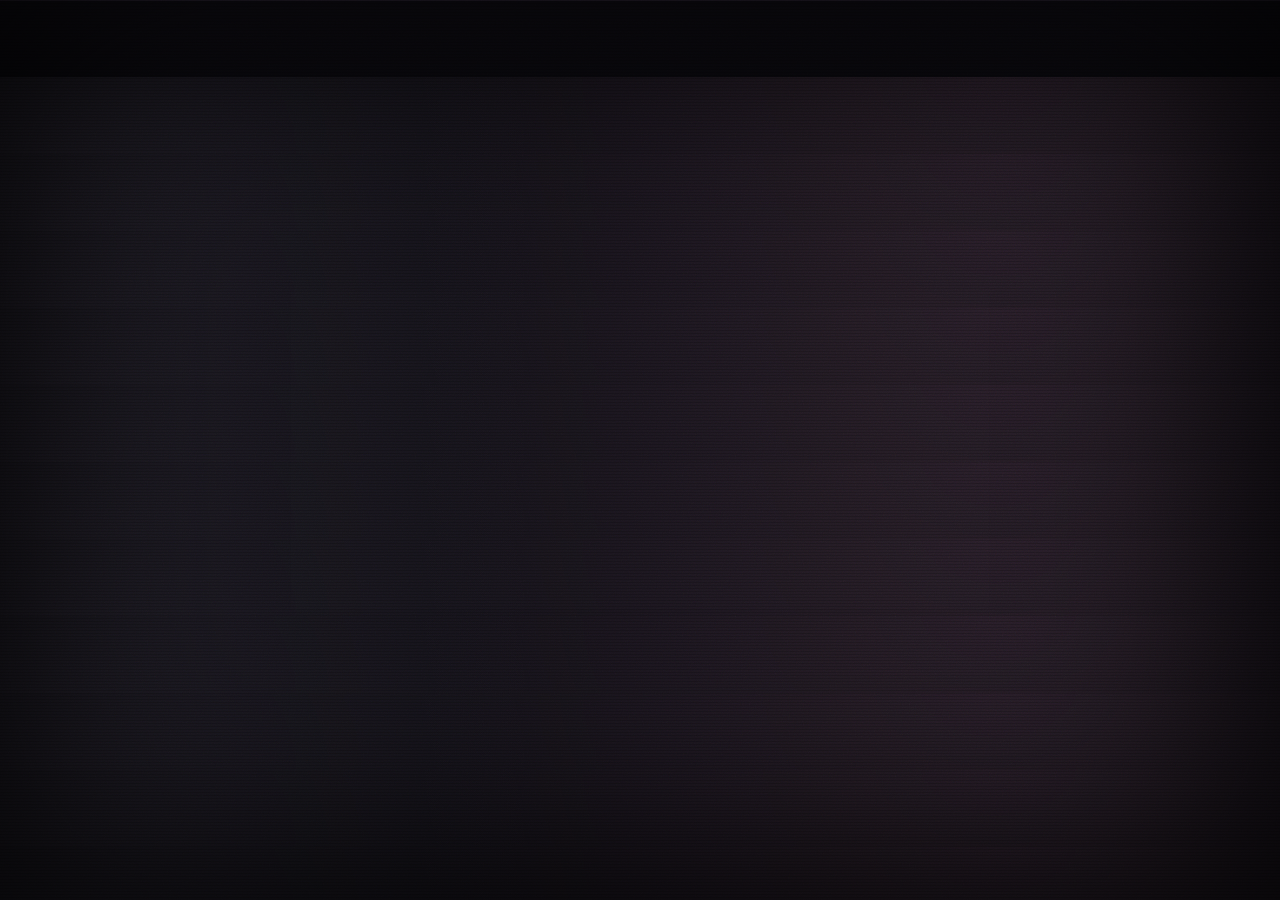
==== aid.html @ c053ec13 "landmine website" ====
<!DOCTYPE html>
<html lang="en">
<head>
<meta charset="utf-8">
<meta name="viewport" content="width=device-width, initial-scale=1">
  <link rel="icon" type="image" href="/assets/S89ceBR.gif">
    <link rel="stylesheet" href="styles.css">
<title>VOID//LOG — 心の掃き溜め</title>
</head>
<body>
<div class="fx grain" aria-hidden="true"></div>
<div class="fx scan" aria-hidden="true"></div>
<div class="fx vignette" aria-hidden="true"></div>
    <header></header>
    <main></main>
    <footer></footer>
  </body>
</html>
---- styles.css ----
:root{
  --void:#131118;
  --void2:#1a1620;
  --panel:#191521;
  --panel2:#211b2b;
  --line:#302839;
  --line2:#453a52;
  --ash:#cfc9dc;
  --ash-dim:#8b829c;
  --bone:#f6f1ea;
  --blush:#f7c9da;
  --rose:#e38fb2;
  --hot:#ff5f9e;
  --glow:rgba(255,95,158,.28);

  --mono:ui-monospace,"SFMono-Regular",Menlo,Consolas,"Liberation Mono","Courier New",monospace;
  --sans:"Hiragino Kaku Gothic ProN","Yu Gothic",system-ui,-apple-system,"Segoe UI",Roboto,sans-serif;
  --head:"Impact","Haettenschweiler","Franklin Gothic Heavy","Arial Narrow Bold",var(--sans);
}

*{box-sizing:border-box}
html{scroll-behavior:smooth}
body{
  margin:0;
  background:
    radial-gradient(900px 600px at 78% -10%, rgba(227,143,178,.10), transparent 65%),
    radial-gradient(700px 520px at 4% 105%, rgba(207,201,220,.06), transparent 70%),
    var(--void);
  color:var(--ash);
  font-family:var(--sans);
  font-size:15px;
  line-height:1.62;
  -webkit-font-smoothing:antialiased;
  overflow-x:hidden;
}
body.shake{animation:shake .42s cubic-bezier(.36,.07,.19,.97) both}
@keyframes shake{
  10%,90%{transform:translate3d(-2px,0,0) rotate(-.25deg)}
  30%,70%{transform:translate3d(4px,0,0) rotate(.35deg)}
  50%{transform:translate3d(-5px,0,0)}
}
::selection{background:var(--hot);color:#12080d}

/* ---------- film grain / scanlines / vignette ---------- */
.fx{position:fixed;inset:0;pointer-events:none;z-index:9999}
.grain{
  opacity:.34;mix-blend-mode:overlay;
  background-image:url("data:image/svg+xml,%3Csvg xmlns='http://www.w3.org/2000/svg' width='160' height='160'%3E%3Cfilter id='n'%3E%3CfeTurbulence type='fractalNoise' baseFrequency='0.85' numOctaves='4' stitchTiles='stitch'/%3E%3C/filter%3E%3Crect width='160' height='160' filter='url(%23n)'/%3E%3C/svg%3E");
  animation:grainshift 1.1s steps(3) infinite;
}
@keyframes grainshift{
  0%{transform:translate(0,0)}33%{transform:translate(-3%,2%)}66%{transform:translate(2%,-3%)}100%{transform:translate(0,0)}
}
.scan{
  opacity:.5;
  background:repeating-linear-gradient(to bottom,rgba(0,0,0,.34) 0 1px,transparent 1px 3px);
  mix-blend-mode:multiply;
}
.vignette{box-shadow:inset 0 0 210px 40px rgba(0,0,0,.82)}

/* ---------- top bar ---------- */
.topbar{
  position:sticky;top:0;z-index:60;
  display:flex;align-items:center;gap:18px;flex-wrap:wrap;
  padding:12px 20px;
  background:linear-gradient(180deg,rgba(19,17,24,.96),rgba(19,17,24,.86));
  border-bottom:1px solid var(--line);
  backdrop-filter:blur(7px);
}
.brand{display:flex;align-items:baseline;gap:12px;min-width:0}
.mark{
  color:var(--hot);font-size:20px;line-height:1;
  text-shadow:0 0 14px var(--glow);
  animation:pulse 3.4s ease-in-out infinite;
}
@keyframes pulse{0%,100%{opacity:1}50%{opacity:.35}}
.btitle{
  font-family:var(--head);font-size:27px;letter-spacing:.055em;
  color:var(--bone);text-transform:uppercase;white-space:nowrap;
}
.glitch{position:relative;display:inline-block}
.glitch::before,.glitch::after{
  content:attr(data-text);position:absolute;left:0;top:0;width:100%;overflow:hidden;
}
.glitch::before{color:var(--rose);transform:translate(-2px,1px);clip-path:polygon(0 0,100% 0,100% 42%,0 37%);animation:g1 4.6s steps(2) infinite}
.glitch::after{color:var(--blush);transform:translate(2px,-1px);clip-path:polygon(0 56%,100% 61%,100% 100%,0 100%);animation:g2 5.9s steps(2) infinite}
@keyframes g1{0%,92%{opacity:0}93%,100%{opacity:.85}}
@keyframes g2{0%,88%{opacity:0}89%,94%{opacity:.7}95%,100%{opacity:0}}
.sub{
  font-family:var(--mono);font-size:10.5px;letter-spacing:.22em;text-transform:uppercase;
  color:var(--ash-dim);white-space:nowrap;
}
.topnav{margin-left:auto;display:flex;gap:16px;flex-wrap:wrap}
.topnav a{
  font-family:var(--mono);font-size:10.5px;letter-spacing:.2em;text-transform:uppercase;
  color:var(--ash-dim);text-decoration:none;padding-bottom:2px;border-bottom:1px solid transparent;
}
.topnav a:hover{color:var(--blush);border-bottom-color:var(--rose)}
.status{display:flex;align-items:center;gap:10px;font-family:var(--mono);font-size:11px;color:var(--ash-dim)}
.dot{width:7px;height:7px;border-radius:50%;background:var(--hot);box-shadow:0 0 10px var(--hot);animation:pulse 2.1s infinite}
.badge{
  border:1px solid var(--line2);padding:2px 7px;letter-spacing:.16em;
  font-size:9.5px;color:var(--blush);background:rgba(231,154,184,.07);
}

/* ---------- marquee ---------- */
.marquee{
  overflow:hidden;white-space:nowrap;
  border-bottom:1px solid var(--line);
  background:repeating-linear-gradient(135deg,rgba(69,58,82,.22) 0 8px,rgba(0,0,0,0) 8px 16px),#100e15;
  padding:6px 0;
}
.marquee-track{display:inline-block;animation:slide 52s linear infinite}
.marquee span{
  font-family:var(--mono);font-size:10.5px;letter-spacing:.19em;text-transform:uppercase;
  color:var(--ash-dim);margin:0 20px;
}
.marquee span b{color:var(--rose);font-weight:400}
.marquee span i{color:var(--blush);font-style:normal;opacity:.7}
@keyframes slide{from{transform:translateX(0)}to{transform:translateX(-50%)}}

/* ---------- shell ---------- */
.shell{
  display:grid;
  grid-template-columns:238px minmax(0,1fr) 306px;
  gap:18px;
  max-width:1420px;margin:0 auto;padding:22px 20px 40px;
  align-items:start;
}
.col{display:flex;flex-direction:column;gap:16px;min-width:0}
.left,.right{position:sticky;top:74px}

.box{
  position:relative;
  background:linear-gradient(180deg,var(--panel),var(--void2));
  border:1px solid var(--line);
  padding:14px 14px 15px;
}
.box::after{
  content:"";position:absolute;top:-1px;left:-1px;width:9px;height:9px;
  border-top:2px solid var(--rose);border-left:2px solid var(--rose);
}
.box h2{
  margin:0 0 10px;font-family:var(--mono);font-size:10.5px;font-weight:600;
  letter-spacing:.26em;text-transform:uppercase;color:var(--blush);
  display:flex;justify-content:space-between;align-items:center;gap:8px;
}
.box h2 em{font-style:normal;color:var(--ash-dim);letter-spacing:.1em;font-size:9.5px}
.tiny{font-family:var(--mono);font-size:10px;color:var(--ash-dim);letter-spacing:.06em;margin:0 0 10px;line-height:1.5}

/* ---------- left bits ---------- */
.nav{list-style:none;margin:0;padding:0}
.nav li{border-bottom:1px dashed rgba(139,130,156,.24)}
.nav li:last-child{border-bottom:0}
.nav a{
  display:block;padding:7px 2px;text-decoration:none;color:var(--ash);
  font-family:var(--mono);font-size:11.5px;letter-spacing:.08em;
  transition:padding-left .16s ease,color .16s ease;
}
.nav a:hover{padding-left:9px;color:var(--blush)}
.nav a::before{content:"› ";color:var(--hot)}

.stat{display:flex;justify-content:space-between;align-items:baseline;padding:5px 0;border-bottom:1px dotted rgba(139,130,156,.2);font-family:var(--mono);font-size:11px}
.stat:last-child{border-bottom:0}
.stat span{color:var(--ash-dim);letter-spacing:.08em}
.stat b{color:var(--bone);font-size:15px;font-weight:600}
.stat b.hot{color:var(--hot);text-shadow:0 0 12px var(--glow)}

/* ─── TAG FILTERS ─── */
.tags{display:flex;flex-wrap:wrap;gap:6px}
.tagchip{
  font-family:var(--mono);font-size:10px;letter-spacing:.1em;
  border:1px solid var(--line2);padding:2px 7px;color:var(--ash-dim);
  background:rgba(207,201,220,.045);cursor:pointer;user-select:none;
  transition:border-color .18s,color .18s,background .18s,transform .06s;
}
.tagchip:hover{border-color:var(--rose);color:var(--blush)}
.tagchip.active{color:#170a11;background:var(--blush);border-color:var(--blush);box-shadow:0 0 14px var(--glow)}
.tagchip:active{transform:scale(.95)}
.tagchip.jp{font-family:var(--sans);font-size:11px;letter-spacing:.04em}

.np{border-left:2px solid var(--rose);padding-left:10px}
.np .tr{font-size:13.5px;color:var(--bone);line-height:1.35}
.np .ar{font-family:var(--mono);font-size:10px;color:var(--ash-dim);letter-spacing:.14em;text-transform:uppercase;margin-top:3px}
.bars{display:flex;gap:2px;align-items:flex-end;height:16px;margin-top:8px}
.bars i{flex:1;background:var(--rose);opacity:.55;animation:eq 1.1s ease-in-out infinite}
.bars i:nth-child(2){animation-delay:.15s}.bars i:nth-child(3){animation-delay:.3s}
.bars i:nth-child(4){animation-delay:.45s}.bars i:nth-child(5){animation-delay:.6s}
.bars i:nth-child(6){animation-delay:.75s}.bars i:nth-child(7){animation-delay:.9s}
.bars i:nth-child(8){animation-delay:1.05s}
@keyframes eq{0%,100%{height:22%}50%{height:100%}}

.sticky-note{
  background:linear-gradient(180deg,#241d2e,#1b1622);
  border:1px solid var(--line2);
  transform:rotate(-1.4deg);
  font-family:var(--mono);font-size:11px;color:var(--ash);line-height:1.6;
}
.sticky-note strong{color:var(--blush);font-weight:600}
.tape{
  position:absolute;top:-9px;left:50%;transform:translateX(-50%) rotate(-2deg);
  width:76px;height:17px;background:rgba(247,201,218,.16);
  border-left:1px dashed rgba(247,201,218,.35);border-right:1px dashed rgba(247,201,218,.35);
}
.bandage{
  display:inline-block;width:48px;height:15px;border-radius:9px;
  background:linear-gradient(180deg,var(--blush),var(--rose));
  position:relative;transform:rotate(-11deg);vertical-align:middle;
  box-shadow:0 2px 8px rgba(0,0,0,.5);
}
.bandage::after{
  content:"";position:absolute;inset:3px 15px;
  background:radial-gradient(circle,rgba(43,20,32,.55) 1px,transparent 1.5px) 0 0/5px 5px;
}

.composer{
  position:relative;
  background:linear-gradient(180deg,#1c1726,#151119);
  border:1px solid var(--line2);
  padding:15px 15px 13px;
  box-shadow:0 0 0 1px rgba(0,0,0,.5), 0 18px 40px -28px var(--glow);
}
.composer::before{
  content:"// DUMP";position:absolute;top:-8px;left:14px;background:var(--void);
  padding:0 7px;font-family:var(--mono);font-size:9.5px;letter-spacing:.24em;color:var(--hot);
}
.composer textarea{
  width:100%;min-height:104px;resize:vertical;
  background:#0f0d13;color:var(--bone);
  border:1px solid var(--line);border-radius:0;
  padding:11px 12px;font-family:var(--mono);font-size:13px;line-height:1.68;
  outline:none;
}
.composer textarea::placeholder{color:#5f5870}
.composer textarea:focus{border-color:var(--rose);box-shadow:0 0 0 1px var(--glow), inset 0 0 30px rgba(255,95,158,.05)}
.crow{display:flex;align-items:center;gap:10px;margin-top:10px;flex-wrap:wrap}
.btn{
  font-family:var(--mono);font-size:11px;letter-spacing:.2em;text-transform:uppercase;
  border:1px solid var(--rose);background:rgba(231,143,178,.1);color:var(--blush);
  padding:8px 15px;cursor:pointer;transition:.15s;
}
.btn:hover{background:var(--blush);color:#170a11;box-shadow:0 0 22px var(--glow)}
.btn.ghost{border-color:var(--line2);color:var(--ash-dim);background:transparent}
.btn.ghost:hover{background:transparent;color:var(--ash);box-shadow:none;border-color:var(--ash-dim)}
.hint{font-family:var(--mono);font-size:9.5px;letter-spacing:.14em;color:#5f5870;text-transform:uppercase;margin-left:auto}

/* ---------- feed ---------- */
.feed{display:flex;flex-direction:column;gap:13px}
.feed-head{
  display:flex;align-items:center;gap:12px;
  font-family:var(--mono);font-size:10px;letter-spacing:.26em;text-transform:uppercase;color:var(--ash-dim);
  padding-top:6px;
}
.feed-head::after{content:"";flex:1;height:1px;background:repeating-linear-gradient(90deg,var(--line2) 0 6px,transparent 6px 12px)}
.feed-count{font-size:9.5px;color:#615a70;letter-spacing:.08em}

.blurb{
  position:relative;
  background:linear-gradient(180deg,rgba(31,25,42,.72),rgba(21,17,26,.72));
  border:1px solid var(--line);
  border-left:2px solid var(--line2);
  padding:13px 15px 12px;
  transition:transform .18s ease,border-color .18s ease,background .18s ease,opacity .25s ease,filter .25s ease;
}
.blurb:nth-child(odd){transform:rotate(-.28deg)}
.blurb:nth-child(even){transform:rotate(.22deg)}
.blurb:hover{transform:rotate(0) translateX(3px);border-left-color:var(--rose);background:linear-gradient(180deg,rgba(39,30,52,.8),rgba(23,18,29,.8))}

/* ─── FILTERING STYLES ─── */
.blurb.hidden{display:none}
.blurb.dimmed{opacity:.25;filter:grayscale(.6);transform:none !important}

.blurb header{display:flex;align-items:center;gap:10px;margin-bottom:7px;flex-wrap:wrap}
.blurb time{font-family:var(--mono);font-size:11px;color:var(--hot);letter-spacing:.1em}
.blurb .tg{
  font-family:var(--sans);font-size:10.5px;letter-spacing:.05em;
  border:1px solid var(--line2);padding:1px 7px;color:var(--ash-dim);cursor:pointer;
  transition:border-color .15s,color .15s;
}
.blurb .tg:hover{border-color:var(--rose);color:var(--blush)}
.blurb .idx{margin-left:auto;font-family:var(--mono);font-size:9.5px;color:#544d63;letter-spacing:.1em}
.blurb p{margin:0;font-size:15px;line-height:1.75;color:#ddd7e6}
.blurb p s{color:#6d6579;text-decoration-color:var(--hot)}
.blurb p mark{background:transparent;color:var(--blush);border-bottom:1px solid var(--rose)}
.blurb .bfoot{
  margin-top:9px;padding-top:7px;border-top:1px dotted rgba(139,130,156,.22);
  font-family:var(--mono);font-size:9.5px;letter-spacing:.14em;text-transform:uppercase;color:#615a70;
  display:flex;gap:14px;flex-wrap:wrap;
}
.blurb.pinned{border-left-color:var(--hot);background:linear-gradient(180deg,rgba(49,25,41,.6),rgba(24,17,26,.75))}
.blurb.pinned::before{
  content:"PINNED";position:absolute;top:-8px;right:12px;background:var(--hot);color:#150710;
  font-family:var(--mono);font-size:8.5px;letter-spacing:.2em;padding:1px 6px;
}
.blurb.fresh{animation:drop .5s cubic-bezier(.2,.9,.3,1.2) both}
@keyframes drop{from{opacity:0;transform:translateY(-14px) rotate(-1.5deg)}to{opacity:1;transform:rotate(-.28deg)}}

.divider{
  display:flex;align-items:center;gap:10px;margin:4px 0;
  font-family:var(--mono);font-size:9.5px;letter-spacing:.3em;color:#544d63;text-transform:uppercase;
  opacity:1;
}
.divider::before,.divider::after{content:"";flex:1;height:1px;background:var(--line)}

/* ---------- mood panel ---------- */
.moodrow{
  display:grid;grid-template-columns:1fr auto;gap:4px 8px;align-items:center;
  padding:6px 4px;cursor:pointer;border-bottom:1px dotted rgba(139,130,156,.16);
  transition:background .15s;
}
.moodrow:last-of-type{border-bottom:0}
.moodrow:hover{background:rgba(231,143,178,.06)}
.moodrow .lb{font-size:12.5px;color:var(--ash);display:flex;align-items:baseline;gap:6px}
.moodrow .lb small{font-family:var(--mono);font-size:9px;letter-spacing:.12em;color:#655d75;text-transform:uppercase}
.moodrow .lv{font-family:var(--mono);font-size:10px;color:var(--ash-dim)}
.segs{grid-column:1/-1;display:flex;gap:3px}
.segs i{
  flex:1;height:6px;background:#241e2e;border:1px solid #322a3d;transition:.18s;
}
.segs i.on{background:linear-gradient(90deg,var(--rose),var(--hot));border-color:var(--rose);box-shadow:0 0 9px var(--glow)}
.moodfoot{
  margin-top:11px;padding-top:10px;border-top:1px solid var(--line);
  font-family:var(--mono);font-size:10px;letter-spacing:.1em;color:var(--ash-dim);
}
.moodfoot b{color:var(--blush);font-weight:600}
.moodfoot .dom{display:block;margin-top:5px;color:var(--hot);letter-spacing:.16em;text-transform:uppercase}

/* ---------- scream ---------- */
.screambtn{
  width:100%;border:1px solid var(--hot);background:rgba(255,95,158,.08);color:var(--blush);
  font-family:var(--head);font-size:24px;letter-spacing:.16em;text-transform:uppercase;
  padding:11px 0;cursor:pointer;transition:.15s;
}
.screambtn:hover{background:var(--hot);color:#140610;box-shadow:0 0 34px var(--glow)}
.screambtn:active{transform:scale(.975)}
.counter{font-family:var(--mono);font-size:10.5px;color:var(--ash-dim);letter-spacing:.14em;text-align:center;margin-top:8px;text-transform:uppercase}
.counter b{color:var(--bone);font-size:15px}
.floaty{
  position:fixed;z-index:9998;pointer-events:none;font-family:var(--head);
  color:var(--hot);font-size:20px;letter-spacing:.1em;text-shadow:0 0 16px var(--glow);
  animation:rise 1.5s ease-out forwards;
}
@keyframes rise{
  0%{opacity:0;transform:translateY(10px) scale(.8)}
  18%{opacity:1}
  100%{opacity:0;transform:translateY(-110px) scale(1.15)}
}

/* ----- filter banner ----- */
.filter-banner{
  display:flex;align-items:center;gap:12px;
  padding:8px 12px;margin:0 -15px 10px;
  background:linear-gradient(180deg,rgba(231,143,178,.08),rgba(255,95,158,.06));
  border-top:1px solid var(--line);border-bottom:1px solid var(--line);
  font-family:var(--mono);font-size:9.5px;letter-spacing:.14em;text-transform:uppercase;color:var(--blush);
}
.filter-banner .clear{
  font-size:9px;color:var(--ash-dim);cursor:pointer;margin-left:auto;
  border-bottom:1px dashed var(--line2);
}
.filter-banner .clear:hover{color:var(--rose);border-color:var(--rose)}

/* ---------- footer ---------- */
footer{
  border-top:1px solid var(--line);
  background:linear-gradient(180deg,#100e15,#0b0a0f);
  padding:30px 20px 46px;
}
.fwrap{max-width:1420px;margin:0 auto;display:grid;grid-template-columns:minmax(0,1.1fr) minmax(0,1.6fr);gap:26px}
.fnote h3{
  margin:0 0 8px;font-family:var(--head);font-size:22px;letter-spacing:.05em;
  color:var(--bone);text-transform:uppercase;
}
.fnote p{margin:0 0 9px;font-size:13.5px;color:var(--ash-dim);max-width:46ch}
.fnote .sig{font-family:var(--mono);font-size:10px;letter-spacing:.22em;color:#544d63;text-transform:uppercase}
.help{border:1px solid var(--line2);background:rgba(231,143,178,.035);padding:16px}
.help h4{
  margin:0 0 11px;font-family:var(--mono);font-size:10px;letter-spacing:.26em;
  text-transform:uppercase;color:var(--blush);
}
.helpgrid{display:grid;grid-template-columns:repeat(auto-fit,minmax(168px,1fr));gap:10px}
.hcard{border-left:2px solid var(--rose);padding:2px 0 2px 10px}
.hcard .r{font-family:var(--mono);font-size:9.5px;letter-spacing:.2em;text-transform:uppercase;color:var(--ash-dim)}
.hcard .n{font-family:var(--mono);font-size:16px;color:var(--bone);letter-spacing:.04em;margin:1px 0 2px}
.hcard .d{font-size:11px;color:#756d86;line-height:1.45}
.help .more{margin-top:12px;font-family:var(--mono);font-size:10px;letter-spacing:.12em;color:var(--ash-dim)}
.help .more a{color:var(--blush);text-decoration:none;border-bottom:1px solid var(--rose)}

/* ---------- responsive ---------- */
@media(max-width:1150px){
  .shell{grid-template-columns:214px minmax(0,1fr)}
  .right{position:static;grid-column:1/-1;flex-direction:row;flex-wrap:wrap}
  .right .box{flex:1 1 290px}
}
@media(max-width:780px){
  .shell{grid-template-columns:minmax(0,1fr);padding:16px 13px 30px}
  .left,.right{position:static}
  .left{order:2}.mid{order:1}.right{order:3}
  .btitle{font-size:22px}
  .topnav{display:none}
  .fwrap{grid-template-columns:minmax(0,1fr)}
  .blurb{transform:none !important}
}
@media(prefers-reduced-motion:reduce){
  *{animation:none !important;transition:none !important}
}
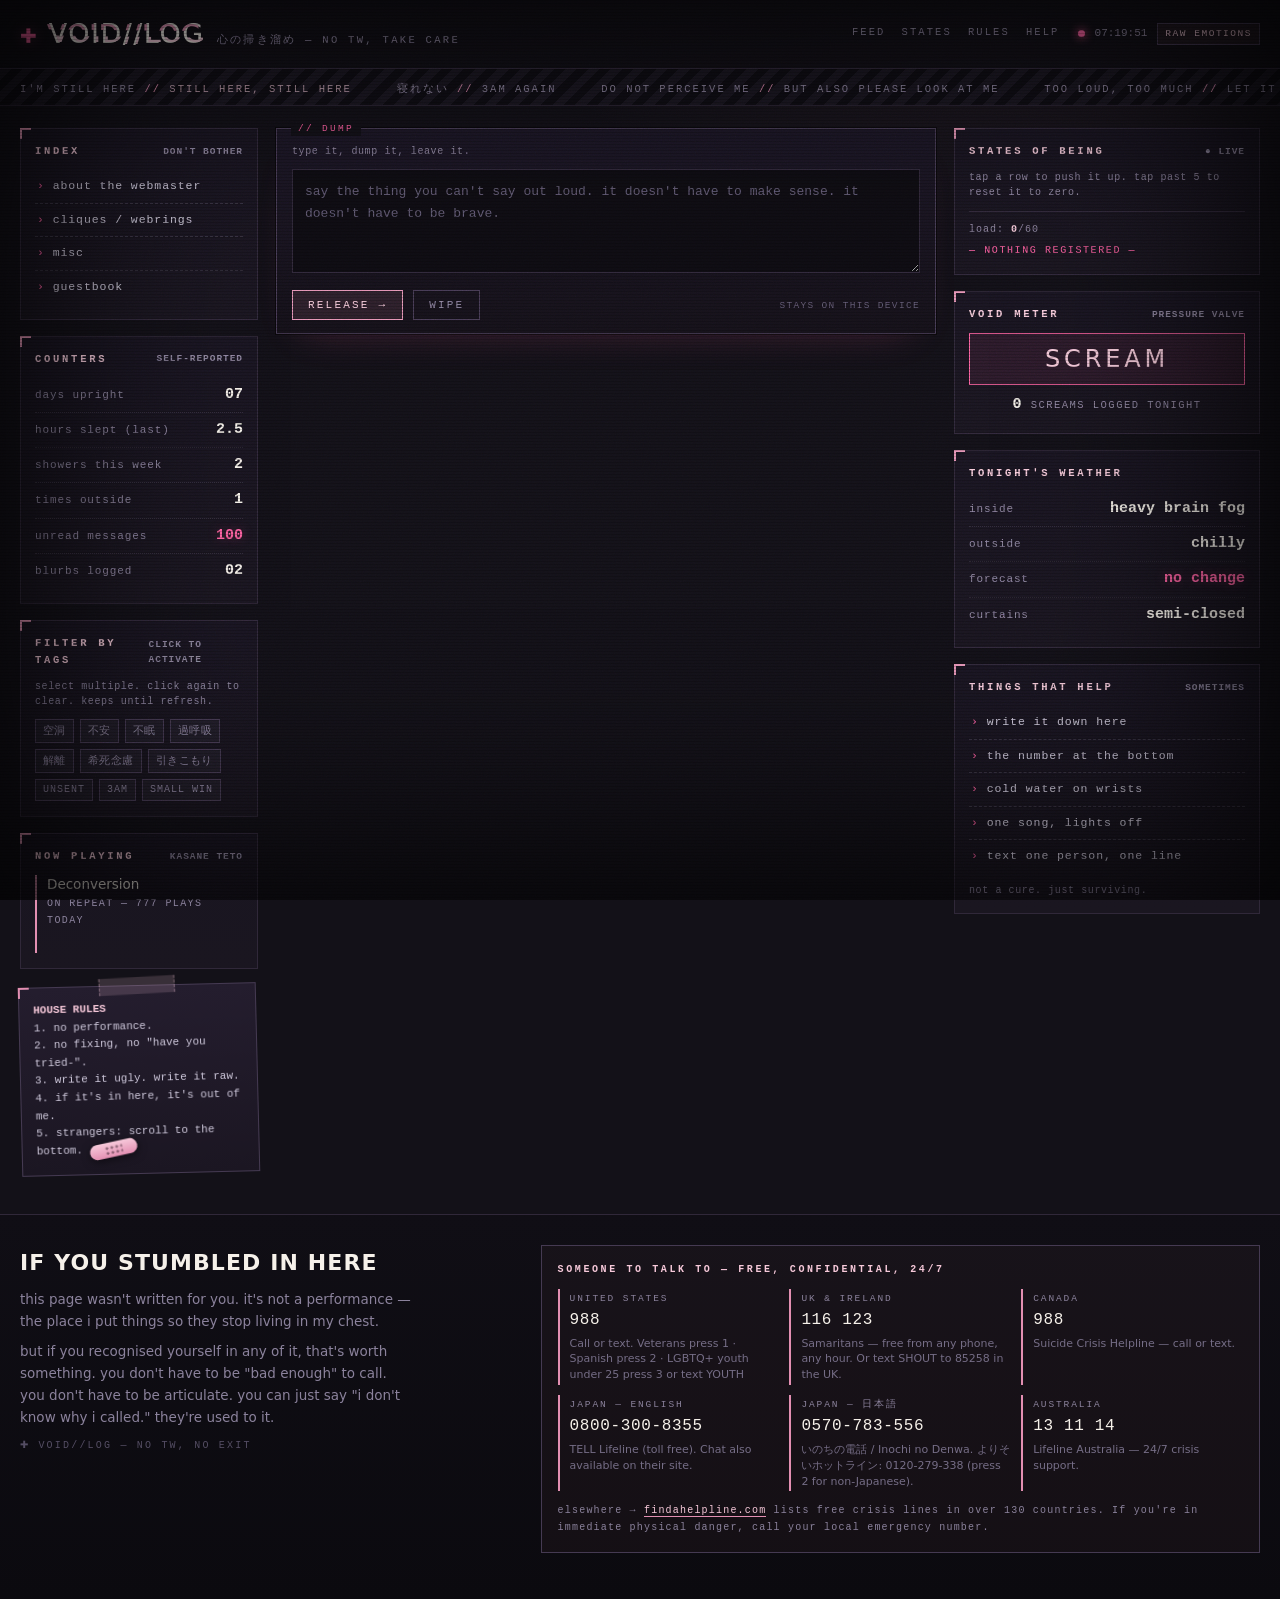
==== commit 30f4bc45: "aid page" ====
--- a/aid.html
+++ b/aid.html
@@ -3,16 +3,517 @@
 <head>
 <meta charset="utf-8">
 <meta name="viewport" content="width=device-width, initial-scale=1">
-  <link rel="icon" type="image" href="/assets/S89ceBR.gif">
+  <link rel="icon" type="image" href="/assets/3628e352.gif">
     <link rel="stylesheet" href="styles.css">
-<title>VOID//LOG — 心の掃き溜め</title>
+<title>AID//LOG</title>
 </head>
 <body>
 <div class="fx grain" aria-hidden="true"></div>
 <div class="fx scan" aria-hidden="true"></div>
 <div class="fx vignette" aria-hidden="true"></div>
-    <header></header>
-    <main></main>
-    <footer></footer>
-  </body>
+    <!-- ══════════ TOP AREA ══════════ -->
+<header class="topbar">
+  <div class="brand">
+    <span class="mark">✚</span>
+    <span class="btitle glitch" data-text="VOID//LOG">VOID//LOG</span>
+    <span class="sub">心の掃き溜め — no tw, take care</span>
+  </div>
+  <nav class="topnav">
+    <a href="#feed">feed</a>
+    <a href="#states">states</a>
+    <a href="#rules">rules</a>
+    <a href="#help">help</a>
+  </nav>
+  <div class="status">
+    <span class="dot"></span>
+    <span id="clock">--:--:--</span>
+    <span class="badge">RAW EMOTIONS</span>
+  </div>
+</header>
+
+<div class="marquee" aria-hidden="true">
+  <div class="marquee-track">
+    <span>i'm still here <b>//</b> <i>still here, still here</i></span>
+    <span>寝れない <b>//</b> 3am again</span>
+    <span>do not perceive me <b>//</b> but also please look at me</span>
+    <span>too loud, too much <b>//</b> let it out, let it go</span>
+    <span>landmine girlboy <b>//</b> watch your step</span>
+    <span>screaming into the void since XXXX <b>//</b> it doesn't mind</span>
+    <span>i'm still here <b>//</b> <i>still here, still here</i></span>
+    <span>寝れない <b>//</b> 3am again</span>
+    <span>do not perceive me <b>//</b> but also please look at me</span>
+    <span>too loud, too much <b>//</b> let it out, let it go</span>
+    <span>landmine girlboy <b>//</b> watch your step</span>
+    <span>screaming into the void since XXXX <b>//</b> it doesn't mind</span>
+  </div>
+</div>
+
+<!-- ══════════ SHELL ══════════ -->
+<div class="shell">
+
+  <!-- ───── LEFT ───── -->
+  <aside class="col left">
+    <section class="box">
+      <h2>index <em>don't bother</em></h2>
+      <ul class="nav">
+        <li><a href="zero.html">about the webmaster</a></li>
+        <li><a href="rings.html">cliques / webrings</a></li>
+        <li><a href="misc.html">misc</a></li>
+        <li><a href="guestbook.html">guestbook</a></li>
+      </ul>
+    </section>
+
+    <section class="box">
+      <h2>counters <em>self-reported</em></h2>
+      <div class="stat"><span>days upright</span><b>07</b></div>
+      <div class="stat"><span>hours slept (last)</span><b>2.5</b></div>
+      <div class="stat"><span>showers this week</span><b>2</b></div>
+      <div class="stat"><span>times outside</span><b>1</b></div>
+      <div class="stat"><span>unread messages</span><b class="hot">100</b></div>
+      <div class="stat"><span>blurbs logged</span><b id="logcount">02</b></div>
+    </section>
+
+    <section class="box">
+      <h2>filter by tags <em>click to activate</em></h2>
+      <p class="tiny">select multiple. click again to clear. keeps until refresh.</p>
+      <div class="tags" id="tagfilters">
+        <span class="tagchip jp" data-tag="空洞">空洞</span>
+        <span class="tagchip jp" data-tag="不安">不安</span>
+        <span class="tagchip jp" data-tag="不眠">不眠</span>
+        <span class="tagchip jp" data-tag="過呼吸">過呼吸</span>
+        <span class="tagchip jp" data-tag="解離">解離</span>
+        <span class="tagchip jp" data-tag="希死念慮">希死念慮</span>
+        <span class="tagchip jp" data-tag="引きこもり">引きこもり</span>
+        <span class="tagchip" data-tag="UNSENT">UNSENT</span>
+        <span class="tagchip" data-tag="3AM">3AM</span>
+        <span class="tagchip" data-tag="SMALL WIN">SMALL WIN</span>
+      </div>
+      <div id="filterbanner" class="filter-banner" style="display:none"></div>
+    </section>
+
+    <section class="box">
+      <h2>now playing <em>Kasane Teto</em></h2>
+      <div class="np">
+        <div class="tr">Deconversion</div>
+        <div class="ar">on repeat — 777 plays today</div>
+        <div class="bars" aria-hidden="true"><i></i><i></i><i></i><i></i><i></i><i></i><i></i><i></i></div>
+      </div>
+    </section>
+
+    <section class="box sticky-note" id="rules">
+      <span class="tape" aria-hidden="true"></span>
+      <strong>HOUSE RULES</strong><br>
+      1. no performance.<br>
+      2. no fixing, no "have you tried-".<br>
+      3. write it ugly. write it raw.<br>
+      4. if it's in here, it's out of me.<br>
+      5. strangers: scroll to the bottom. <span class="bandage" aria-hidden="true"></span>
+    </section>
+  </aside>
+
+  <!-- ───── CENTRE ───── -->
+  <main class="col mid">
+
+    <section class="composer">
+      <label for="dump" class="tiny" style="display:block">type it, dump it, leave it.</label>
+      <textarea id="dump" placeholder="say the thing you can't say out loud. it doesn't have to make sense. it doesn't have to be brave."></textarea>
+      <div class="crow">
+        <button class="btn" id="release">release →</button>
+        <button class="btn ghost" id="wipe">wipe</button>
+        <span class="hint">stays on this device</span>
+      </div>
+    </section>
+
+
+
+    <section class="feed" id="feedlist">
+
+
+
+    </section>
+  </main>
+
+  <!-- ───── RIGHT ───── -->
+  <aside class="col right">
+
+    <section class="box" id="states">
+      <h2>states of being <em>● live</em></h2>
+      <p class="tiny">tap a row to push it up. tap past 5 to reset it to zero.</p>
+      <div id="moods"></div>
+      <div class="moodfoot">
+        load: <b id="loadnum">0</b>/60
+        <span class="dom" id="domstate">— nothing registered —</span>
+      </div>
+    </section>
+
+    <section class="box">
+      <h2>void meter <em>pressure valve</em></h2>
+      <button class="screambtn" id="scream">scream</button>
+      <div class="counter"><b id="scount">0</b> screams logged tonight</div>
+    </section>
+
+    <section class="box">
+      <h2>tonight's weather</h2>
+      <div class="stat"><span>inside</span><b>heavy brain fog</b></div>
+      <div class="stat"><span>outside</span><b>chilly</b></div>
+      <div class="stat"><span>forecast</span><b class="hot">no change</b></div>
+      <div class="stat"><span>curtains</span><b>semi-closed</b></div>
+    </section>
+
+    <section class="box">
+      <h2>things that help <em>sometimes</em></h2>
+      <ul class="nav">
+        <li><a href="#dump">write it down here</a></li>
+        <li><a href="#help">the number at the bottom</a></li>
+        <li><a href="/pages/aid.html">cold water on wrists</a></li>
+        <li><a href="#states">one song, lights off</a></li>
+        <li><a href="#states">text one person, one line</a></li>
+      </ul>
+      <p class="tiny" style="margin:10px 0 0">not a cure. just surviving.</p>
+    </section>
+  </aside>
+</div>
+
+<!-- ══════════ FOOTER ══════════ -->
+<footer id="help">
+  <div class="fwrap">
+    <div class="fnote">
+      <h3>if you stumbled in here</h3>
+      <p>this page wasn't written for you. it's not a performance — the place i put things so they stop living in my chest.</p>
+      <p>but if you recognised yourself in any of it, that's worth something. you don't have to be "bad enough" to call. you don't have to be articulate. you can just say "i don't know why i called." they're used to it.</p>
+      <p class="sig">✚ void//log — no tw, no exit</p>
+    </div>
+
+    <div class="help">
+      <h4>someone to talk to — free, confidential, 24/7</h4>
+      <div class="helpgrid">
+        <div class="hcard">
+          <div class="r">United States</div>
+          <div class="n">988</div>
+          <div class="d">Call or text. Veterans press 1 · Spanish press 2 · LGBTQ+ youth under 25 press 3 or text YOUTH</div>
+        </div>
+        <div class="hcard">
+          <div class="r">UK &amp; Ireland</div>
+          <div class="n">116 123</div>
+          <div class="d">Samaritans — free from any phone, any hour. Or text SHOUT to 85258 in the UK.</div>
+        </div>
+        <div class="hcard">
+          <div class="r">Canada</div>
+          <div class="n">988</div>
+          <div class="d">Suicide Crisis Helpline — call or text.</div>
+        </div>
+        <div class="hcard">
+          <div class="r">Japan — English</div>
+          <div class="n">0800-300-8355</div>
+          <div class="d">TELL Lifeline (toll free). Chat also available on their site.</div>
+        </div>
+        <div class="hcard">
+          <div class="r">Japan — 日本語</div>
+          <div class="n">0570-783-556</div>
+          <div class="d">いのちの電話 / Inochi no Denwa. よりそいホットライン: 0120-279-338 (press 2 for non-Japanese).</div>
+        </div>
+        <div class="hcard">
+          <div class="r">Australia</div>
+          <div class="n">13 11 14</div>
+          <div class="d">Lifeline Australia — 24/7 crisis support.</div>
+        </div>
+      </div>
+      <div class="more">
+        elsewhere → <a href="https://findahelpline.com" target="_blank" rel="noopener noreferrer">findahelpline.com</a> lists free crisis lines in over 130 countries. If you're in immediate physical danger, call your local emergency number.
+      </div>
+    </div>
+  </div>
+</footer>
+
+<script>
+(function(){
+  "use strict";
+
+  /* ========== CLOCK ========== */
+  var clock = document.getElementById('clock');
+  function tick(){
+    var d = new Date();
+    var p = function(n){ return String(n).padStart(2,'0'); };
+    clock.textContent = p(d.getHours())+':'+p(d.getMinutes())+':'+p(d.getSeconds());
+  }
+  tick(); setInterval(tick,1000);
+
+  /* ========== TAG FILTERING ========== */
+  var activeFilters = new Set();
+  var tagChips = document.querySelectorAll('#tagfilters .tagchip');
+  var blurbs = document.querySelectorAll('.blurb');
+  var divider = document.querySelector('.divider');
+  var banner = document.getElementById('filterbanner');
+  var feedCountEl = document.getElementById('feedcount');
+
+  // Restore saved filters (fails if localStorage blocked)
+  try{
+    var savedFilters = localStorage.getItem('voidlog.filters');
+    if(savedFilters){
+      var arr = JSON.parse(savedFilters);
+      if(Array.isArray(arr)){
+        arr.forEach(function(tag){ activeFilters.add(tag); });
+      }
+    }
+  }catch(e){}
+
+  function paintTagChips(){
+    tagChips.forEach(function(chip){
+      var tag = chip.dataset.tag;
+      if(activeFilters.has(tag)){
+        chip.classList.add('active');
+      }else{
+        chip.classList.remove('active');
+      }
+    });
+    updateFeed();
+    saveFilters();
+  }
+
+  tagChips.forEach(function(chip){
+    chip.addEventListener('click', function(){
+      var tag = chip.dataset.tag;
+      if(activeFilters.has(tag)){
+        activeFilters.delete(tag);
+      }else{
+        activeFilters.add(tag);
+      }
+      paintTagChips();
+    });
+  });
+
+  function updateFeed(){
+    var filterArray = Array.from(activeFilters);
+
+    // Show/hide filter banner
+    if(filterArray.length > 0){
+      banner.style.display = 'flex';
+      banner.innerHTML = 'filtered by: ' + filterArray.join(' + ') +
+        '<span class="clear" id="clearfilters">clear all ×</span>';
+      document.getElementById('clearfilters').addEventListener('click', function(){
+        activeFilters.clear();
+        paintTagChips();
+      });
+    }else{
+      banner.style.display = 'none';
+    }
+
+    // Count visible entries
+    var visibleCount = 0;
+
+    // Filter blurbs (pinned always stays visible)
+    blurbs.forEach(function(blurb){
+      var blurbTags = (blurb.dataset.tags || '').split(' ').filter(Boolean);
+      var isPinned = blurb.classList.contains('pinned');
+
+      if(filterArray.length === 0){
+        // No filters = show all
+        blurb.classList.remove('hidden');
+        visibleCount++;
+      }else{
+        // Check if blurb matches any active filter
+        var matches = filterArray.some(function(tag){
+          return blurbTags.includes(tag);
+        });
+
+        if(matches || isPinned){
+          blurb.classList.remove('hidden');
+          visibleCount++;
+        }else{
+          blurb.classList.add('hidden');
+        }
+      }
+    });
+
+    // Dim the divider if no visible blorbs near it
+    if(divider){
+      var prev = divider.previousElementSibling;
+      var next = divider.nextElementSibling;
+      var dividerVisible = true;
+      if(prev && prev.classList.contains('blurb')){
+        dividerVisible = !prev.classList.contains('hidden');
+      }
+      if(next && next.classList.contains('blurb')){
+        dividerVisible = dividerVisible && !next.classList.contains('hidden');
+      }
+      divider.style.opacity = dividerVisible ? '1' : '0';
+    }
+
+    feedCountEl.textContent = visibleCount + ' entr' + (visibleCount === 1 ? 'y' : 'ies');
+  }
+
+  function saveFilters(){
+    try{
+      localStorage.setItem('voidlog.filters', JSON.stringify(Array.from(activeFilters)));
+    }catch(e){}
+  }
+
+  paintTagChips();
+
+  /* ========== MOOD PANEL ========== */
+  // Note to self: these labels must match the tag chips exactly for auto-tagging to work
+  var MOODS = [
+    {jp:'空洞',  en:'void'},
+    {jp:'不安',  en:'anxiety'},
+    {jp:'不眠',  en:'insomnia'},
+    {jp:'過呼吸', en:'panic'},
+    {jp:'解離',  en:'dissociation'},
+    {jp:'怒り',  en:'rage'},
+    {jp:'無気力', en:'apathy'},
+    {jp:'自傷衝動', en:'urge'},
+    {jp:'希死念慮', en:'ideation'},
+    {jp:'繋がりたい', en:'wanting'}
+  ];
+  var levels = MOODS.map(function(){ return 0; });
+
+  // Restore mood levels
+  try{
+    var saved = localStorage.getItem('voidlog.moods');
+    if(saved){
+      var arr = JSON.parse(saved);
+      if(Array.isArray(arr) && arr.length === levels.length) levels = arr;
+    }
+  }catch(e){}
+
+  var host = document.getElementById('moods');
+  var rows = [];
+
+  MOODS.forEach(function(m,i){
+    var row = document.createElement('div');
+    row.className = 'moodrow';
+    row.setAttribute('role','button');
+    row.setAttribute('tabindex','0');
+
+    var lb = document.createElement('div');
+    lb.className = 'lb';
+    lb.innerHTML = m.jp + ' <small>' + m.en + '</small>';
+
+    var lv = document.createElement('div');
+    lv.className = 'lv';
+
+    var segs = document.createElement('div');
+    segs.className = 'segs';
+    for(var s=0;s<5;s++){ segs.appendChild(document.createElement('i')); }
+
+    row.appendChild(lb); row.appendChild(lv); row.appendChild(segs);
+    host.appendChild(row);
+    rows.push({row:row, lv:lv, segs:segs});
+
+    function bump(){
+      levels[i] = (levels[i] >= 5) ? 0 : levels[i] + 1;
+      paintMoods();
+    }
+    row.addEventListener('click', bump);
+    row.addEventListener('keydown', function(ev){
+      if(ev.key === 'Enter' || ev.key === ' '){ ev.preventDefault(); bump(); }
+    });
+  });
+
+  function paintMoods(){
+    var total = 0, top = 0;
+    rows.forEach(function(r,i){
+      var v = levels[i];
+      total += v;
+      r.lv.textContent = v ? v + '/5' : '·';
+      var cells = r.segs.children;
+      for(var c=0;c<cells.length;c++){
+        cells[c].className = (c < v) ? 'on' : '';
+      }
+      if(v > levels[top]) top = i;
+    });
+    document.getElementById('loadnum').textContent = total;
+    var dom = document.getElementById('domstate');
+    if(total === 0){
+      dom.textContent = '— nothing registered —';
+    }else{
+      dom.textContent = MOODS[top].jp + ' / ' + MOODS[top].en + ' leads tonight';
+    }
+    document.documentElement.style.setProperty('--glow','rgba(255,95,158,'+(0.16 + Math.min(total,60)/60*0.34).toFixed(2)+')');
+    try{ localStorage.setItem('voidlog.moods', JSON.stringify(levels)); }catch(e){}
+  }
+  paintMoods();
+
+  /* ========== COMPOSER / RELEASE ========== */
+  var dump = document.getElementById('dump');
+  var list = document.getElementById('feedlist');
+  var logcount = document.getElementById('logcount');
+  var seq = 2; // start from current log
+
+  function nowStamp(){
+    var d = new Date();
+    return String(d.getHours()).padStart(2,'0') + ':' + String(d.getMinutes()).padStart(2,'0');
+  }
+
+  function dominantTag(){
+    var top = -1, idx = -1;
+    levels.forEach(function(v,i){ if(v > top){ top = v; idx = i; } });
+    return (top > 0) ? MOODS[idx].jp : '';
+  }
+
+  function release(){
+    var text = dump.value.trim();
+    if(!text) return;
+    seq++;
+    var art = document.createElement('article');
+    art.className = 'blurb fresh';
+
+    var tags = dominantTag();
+    art.dataset.tags = tags;
+
+    var head = document.createElement('header');
+    var t = document.createElement('time');
+    t.textContent = nowStamp();
+    var tg = document.createElement('span');
+    tg.className = 'tg';
+    tg.textContent = tags || '未分類';
+    var ix = document.createElement('span');
+    ix.className = 'idx';
+    ix.textContent = '#' + String(seq).padStart(3,'0');
+    head.appendChild(t); head.appendChild(tg); head.appendChild(ix);
+
+    var p = document.createElement('p');
+    p.textContent = text;
+
+    var foot = document.createElement('footer');
+    foot.className = 'bfoot';
+    var a = document.createElement('span'); a.textContent = '↳ just released';
+    var b = document.createElement('span'); b.textContent = '↳ ' + text.length + ' chars out of my head';
+    foot.appendChild(a); foot.appendChild(b);
+
+    art.appendChild(head); art.appendChild(p); art.appendChild(foot);
+    list.insertBefore(art, list.firstChild);
+
+    dump.value = '';
+    logcount.textContent = String(seq).padStart(2,'0');
+    updateFeed(); // refresh counts after adding a log
+  }
+
+  document.getElementById('release').addEventListener('click', release);
+  document.getElementById('wipe').addEventListener('click', function(){ dump.value = ''; dump.focus(); });
+  dump.addEventListener('keydown', function(ev){
+    if((ev.ctrlKey || ev.metaKey) && ev.key === 'Enter') release();
+  });
+
+  /* ========== SCREAM BUTTON ========== */
+  var scount = document.getElementById('scount');
+  var n = 0;
+  var WORDS = ['ENOUGH','死ね！死ね！死ね！','!!!!!!','黙れ','NOISEY','AAAAAAAA!!'];
+  document.getElementById('scream').addEventListener('click', function(ev){
+    n++;
+    scount.textContent = n;
+    document.body.classList.add('shake');
+    setTimeout(function(){ document.body.classList.remove('shake'); }, 430);
+
+    var f = document.createElement('span');
+    f.className = 'floaty';
+    f.textContent = WORDS[Math.floor(Math.random()*WORDS.length)];
+    f.style.left = (ev.clientX - 30) + 'px';
+    f.style.top  = (ev.clientY - 20) + 'px';
+    document.body.appendChild(f);
+    setTimeout(function(){ f.remove(); }, 1550);
+  });
+
+})();
+</script>
+</body>
 </html>
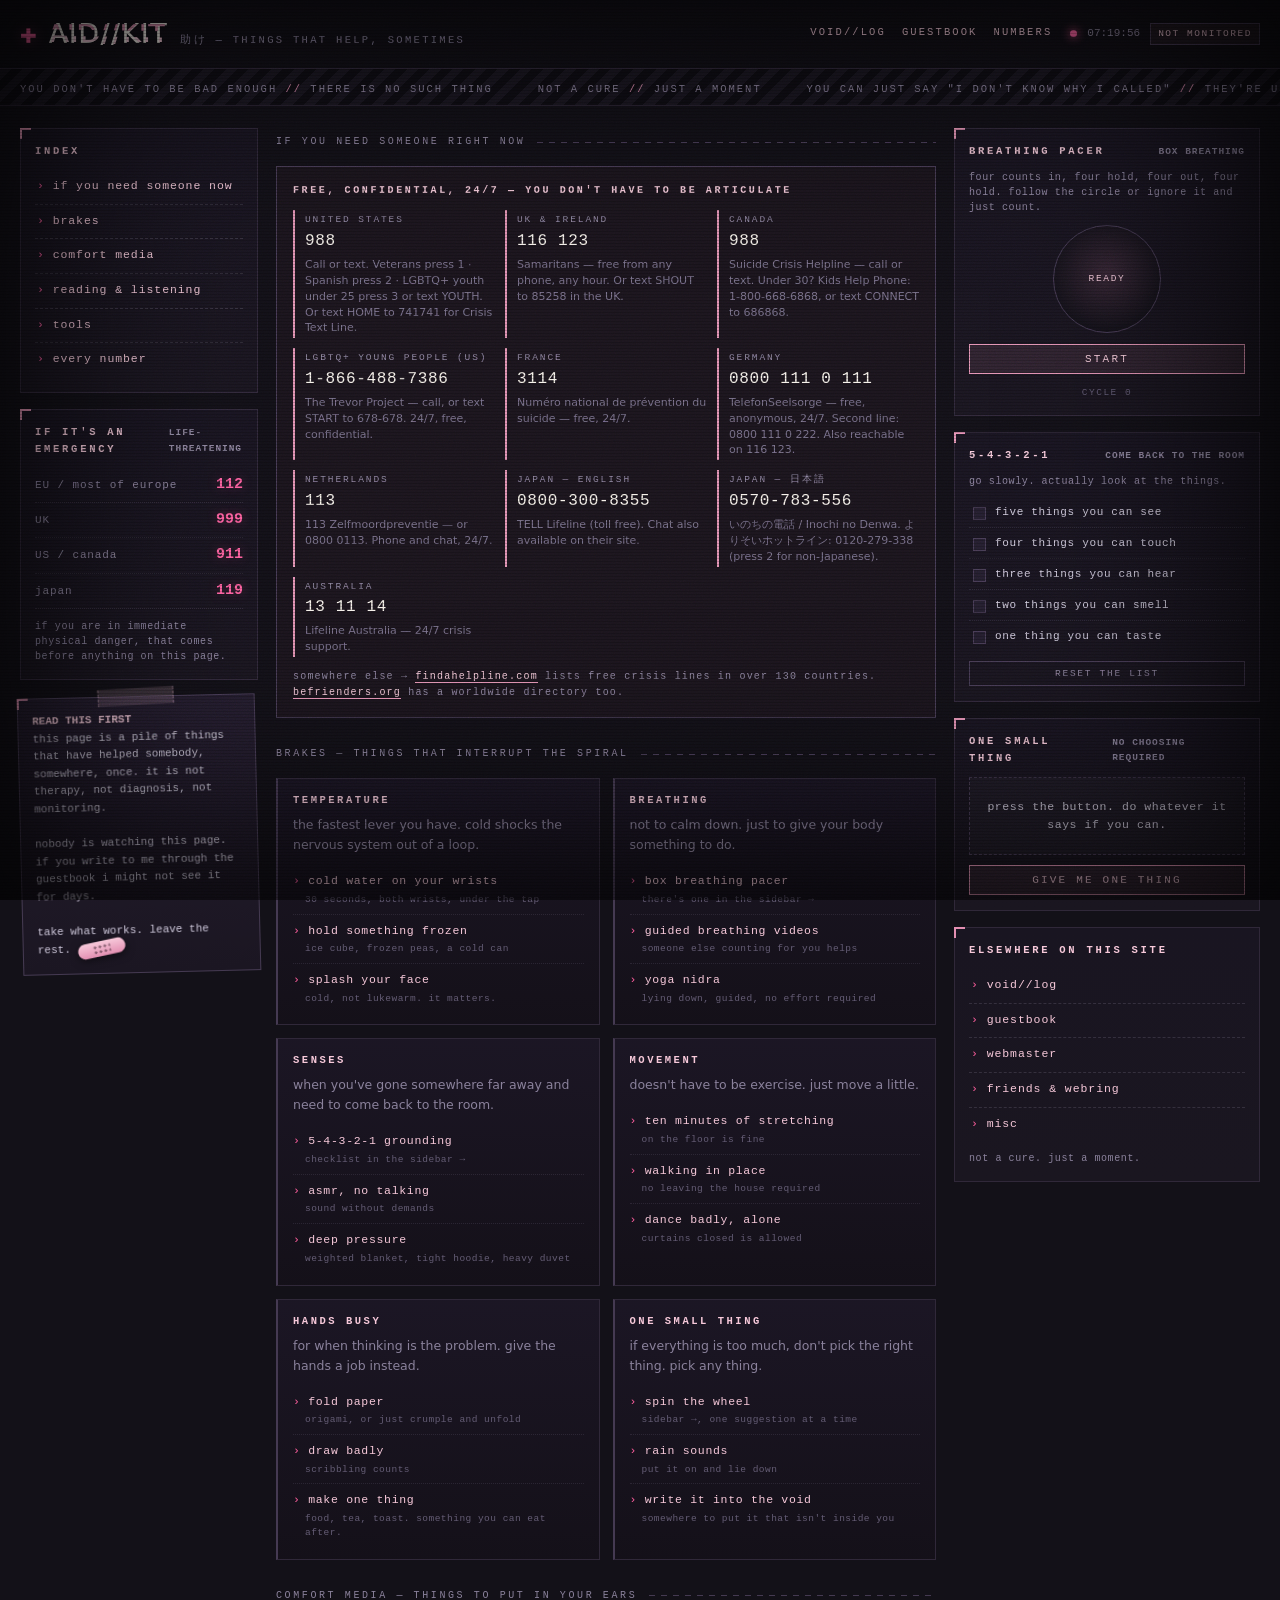
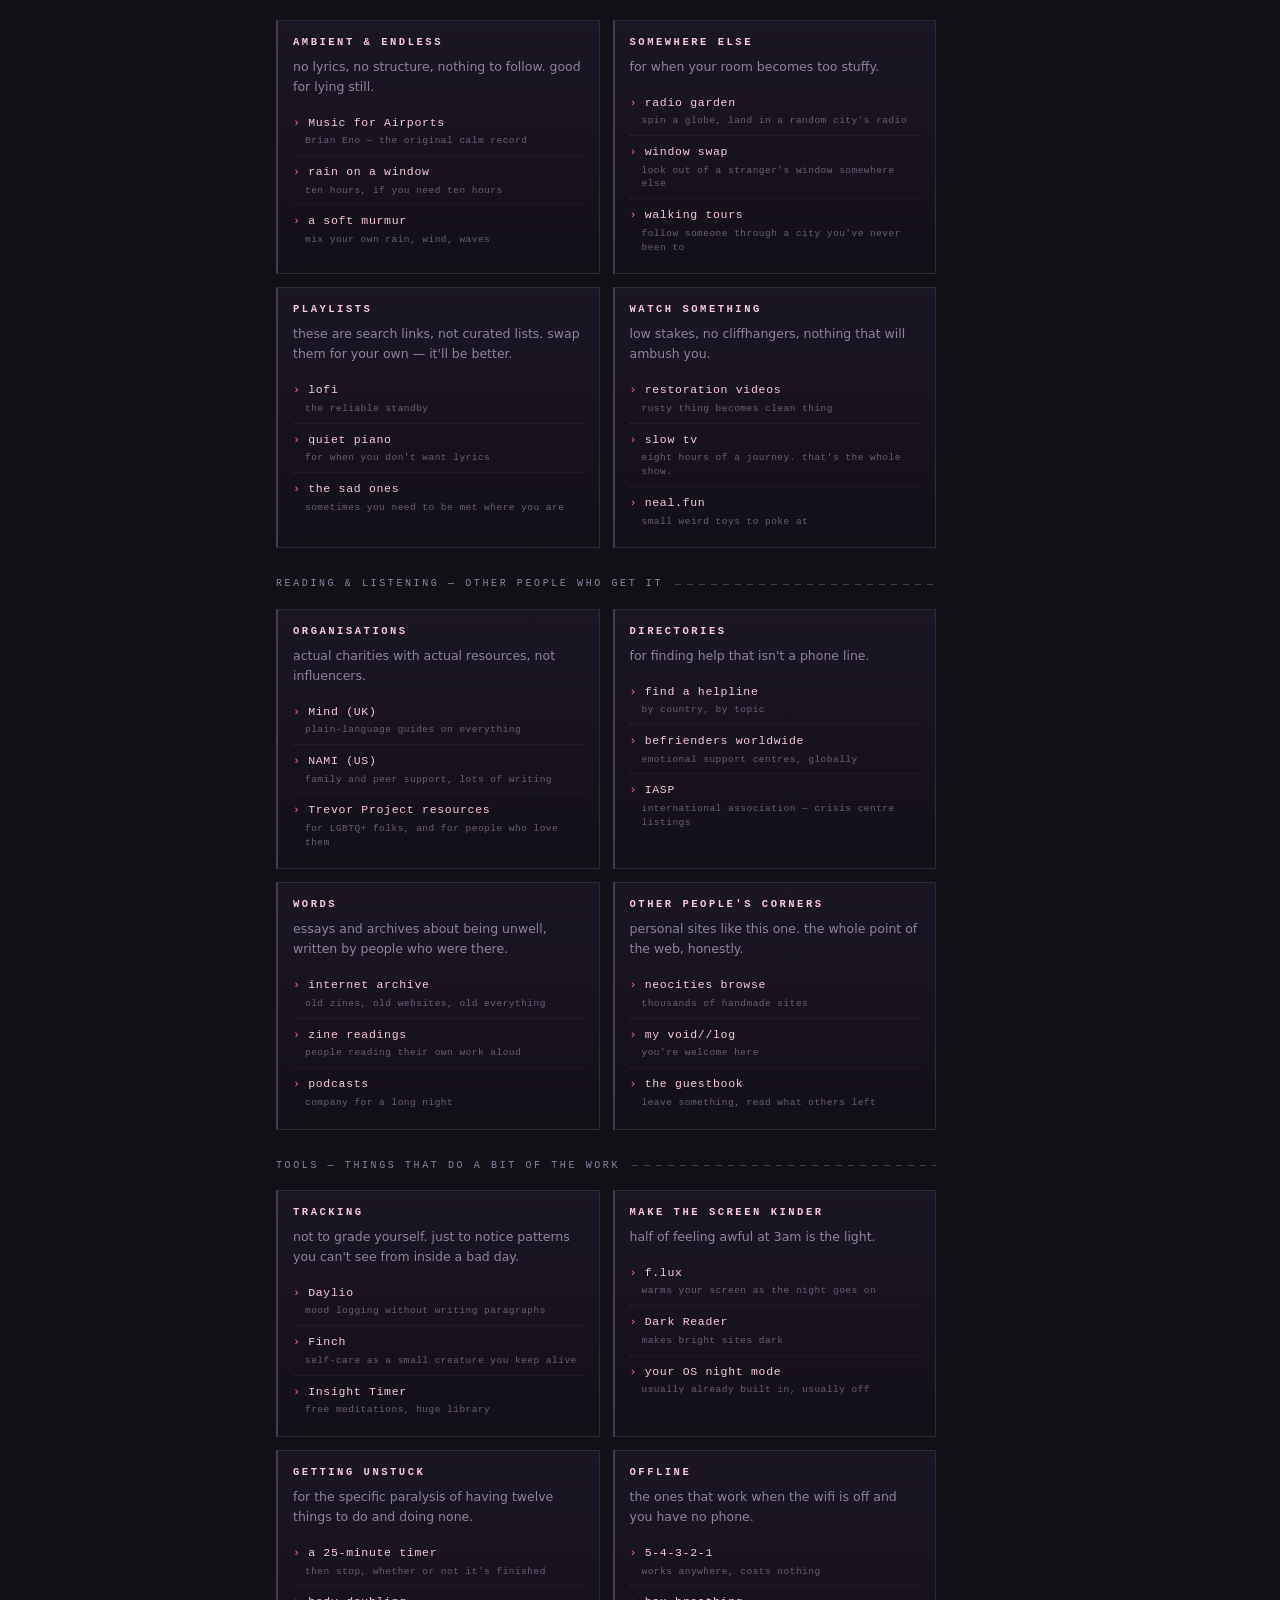
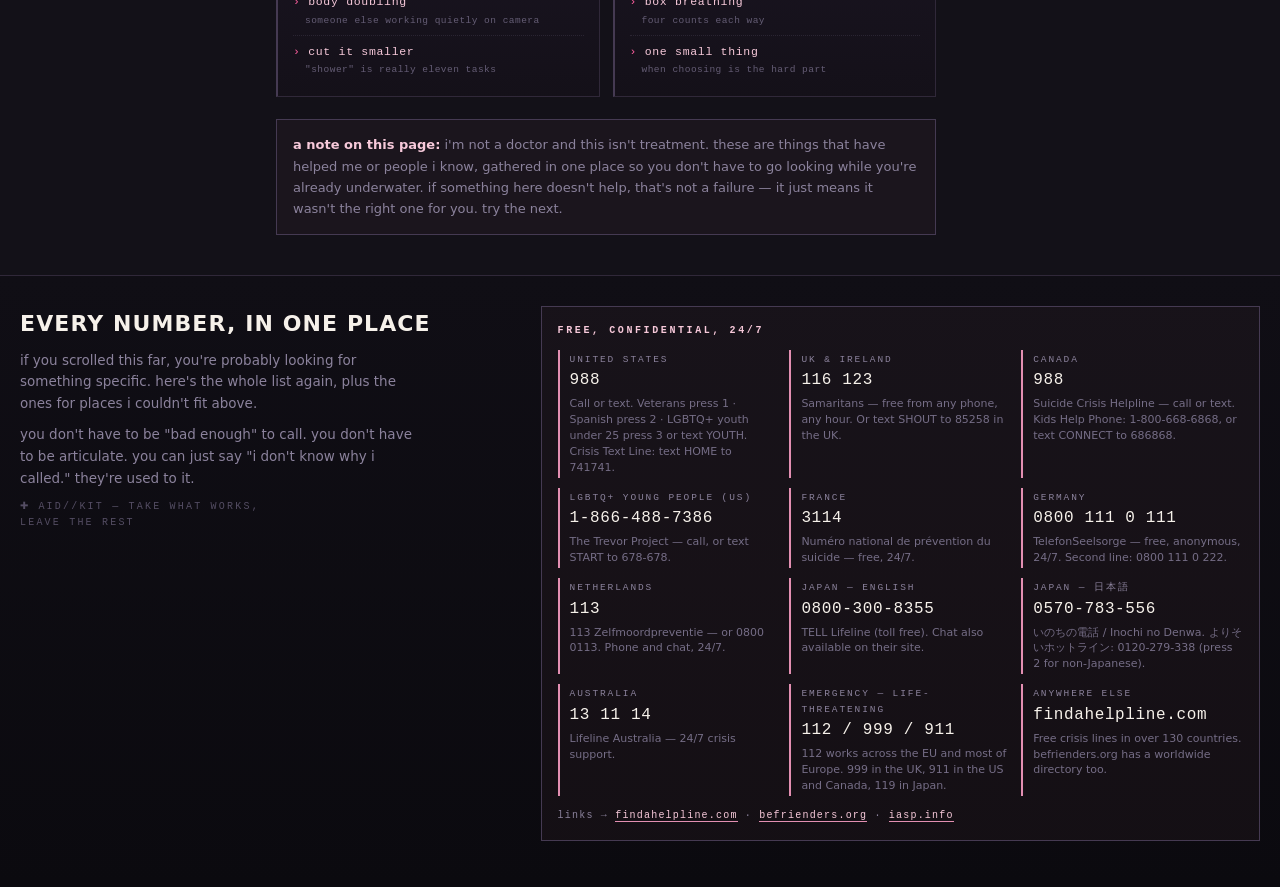
==== commit 77ad96ad: "new page" ====
--- a/aid.html
+++ b/aid.html
@@ -3,48 +3,44 @@
 <head>
 <meta charset="utf-8">
 <meta name="viewport" content="width=device-width, initial-scale=1">
-  <link rel="icon" type="image" href="/assets/3628e352.gif">
-    <link rel="stylesheet" href="styles.css">
-<title>AID//LOG</title>
+<link rel="icon" type="image" href="/assets/BUcNTzP.gif">
+<link rel="stylesheet" href="aid.css">
+<title>AID//KIT — 助けを求める</title>
 </head>
 <body>
 <div class="fx grain" aria-hidden="true"></div>
 <div class="fx scan" aria-hidden="true"></div>
 <div class="fx vignette" aria-hidden="true"></div>
-    <!-- ══════════ TOP AREA ══════════ -->
+
+<!-- ══════════ TOP AREA ══════════ -->
 <header class="topbar">
   <div class="brand">
     <span class="mark">✚</span>
-    <span class="btitle glitch" data-text="VOID//LOG">VOID//LOG</span>
-    <span class="sub">心の掃き溜め — no tw, take care</span>
+    <span class="btitle glitch" data-text="AID//KIT">AID//KIT</span>
+    <span class="sub">助け — things that help, sometimes</span>
   </div>
   <nav class="topnav">
-    <a href="#feed">feed</a>
-    <a href="#states">states</a>
-    <a href="#rules">rules</a>
-    <a href="#help">help</a>
+    <a href="index.html">void//log</a>
+    <a href="guestbook.html">guestbook</a>
+    <a href="#help">numbers</a>
   </nav>
   <div class="status">
     <span class="dot"></span>
     <span id="clock">--:--:--</span>
-    <span class="badge">RAW EMOTIONS</span>
+    <span class="badge">NOT MONITORED</span>
   </div>
 </header>
 
 <div class="marquee" aria-hidden="true">
   <div class="marquee-track">
-    <span>i'm still here <b>//</b> <i>still here, still here</i></span>
-    <span>寝れない <b>//</b> 3am again</span>
-    <span>do not perceive me <b>//</b> but also please look at me</span>
-    <span>too loud, too much <b>//</b> let it out, let it go</span>
-    <span>landmine girlboy <b>//</b> watch your step</span>
-    <span>screaming into the void since XXXX <b>//</b> it doesn't mind</span>
-    <span>i'm still here <b>//</b> <i>still here, still here</i></span>
-    <span>寝れない <b>//</b> 3am again</span>
-    <span>do not perceive me <b>//</b> but also please look at me</span>
-    <span>too loud, too much <b>//</b> let it out, let it go</span>
-    <span>landmine girlboy <b>//</b> watch your step</span>
-    <span>screaming into the void since XXXX <b>//</b> it doesn't mind</span>
+    <span>you don't have to be bad enough <b>//</b> there is no such thing</span>
+    <span>not a cure <b>//</b> just a moment</span>
+    <span>you can just say "i don't know why i called" <b>//</b> they're used to it</span>
+    <span>pick one thing <b>//</b> ignore the rest</span>
+    <span>you don't have to be bad enough <b>//</b> there is no such thing</span>
+    <span>not a cure <b>//</b> just a moment</span>
+    <span>you can just say "i don't know why i called" <b>//</b> they're used to it</span>
+    <span>pick one thing <b>//</b> ignore the rest</span>
   </div>
 </div>
 
@@ -54,123 +50,352 @@
   <!-- ───── LEFT ───── -->
   <aside class="col left">
     <section class="box">
-      <h2>index <em>don't bother</em></h2>
+      <h2>index</h2>
       <ul class="nav">
-        <li><a href="zero.html">about the webmaster</a></li>
-        <li><a href="rings.html">cliques / webrings</a></li>
-        <li><a href="misc.html">misc</a></li>
-        <li><a href="guestbook.html">guestbook</a></li>
+        <li><a href="#now">if you need someone now</a></li>
+        <li><a href="#brakes">brakes</a></li>
+        <li><a href="#media">comfort media</a></li>
+        <li><a href="#reading">reading &amp; listening</a></li>
+        <li><a href="#tools">tools</a></li>
+        <li><a href="#help">every number</a></li>
       </ul>
     </section>
 
     <section class="box">
-      <h2>counters <em>self-reported</em></h2>
-      <div class="stat"><span>days upright</span><b>07</b></div>
-      <div class="stat"><span>hours slept (last)</span><b>2.5</b></div>
-      <div class="stat"><span>showers this week</span><b>2</b></div>
-      <div class="stat"><span>times outside</span><b>1</b></div>
-      <div class="stat"><span>unread messages</span><b class="hot">100</b></div>
-      <div class="stat"><span>blurbs logged</span><b id="logcount">02</b></div>
-    </section>
-
-    <section class="box">
-      <h2>filter by tags <em>click to activate</em></h2>
-      <p class="tiny">select multiple. click again to clear. keeps until refresh.</p>
-      <div class="tags" id="tagfilters">
-        <span class="tagchip jp" data-tag="空洞">空洞</span>
-        <span class="tagchip jp" data-tag="不安">不安</span>
-        <span class="tagchip jp" data-tag="不眠">不眠</span>
-        <span class="tagchip jp" data-tag="過呼吸">過呼吸</span>
-        <span class="tagchip jp" data-tag="解離">解離</span>
-        <span class="tagchip jp" data-tag="希死念慮">希死念慮</span>
-        <span class="tagchip jp" data-tag="引きこもり">引きこもり</span>
-        <span class="tagchip" data-tag="UNSENT">UNSENT</span>
-        <span class="tagchip" data-tag="3AM">3AM</span>
-        <span class="tagchip" data-tag="SMALL WIN">SMALL WIN</span>
-      </div>
-      <div id="filterbanner" class="filter-banner" style="display:none"></div>
-    </section>
-
-    <section class="box">
-      <h2>now playing <em>Kasane Teto</em></h2>
-      <div class="np">
-        <div class="tr">Deconversion</div>
-        <div class="ar">on repeat — 777 plays today</div>
-        <div class="bars" aria-hidden="true"><i></i><i></i><i></i><i></i><i></i><i></i><i></i><i></i></div>
-      </div>
-    </section>
-
-    <section class="box sticky-note" id="rules">
+      <h2>if it's an emergency <em>life-threatening</em></h2>
+      <div class="stat"><span>EU / most of europe</span><b class="hot">112</b></div>
+      <div class="stat"><span>UK</span><b class="hot">999</b></div>
+      <div class="stat"><span>US / canada</span><b class="hot">911</b></div>
+      <div class="stat"><span>japan</span><b class="hot">119</b></div>
+      <p class="tiny" style="margin:10px 0 0">if you are in immediate physical danger, that comes before anything on this page.</p>
+    </section>
+
+    <section class="box sticky-note">
       <span class="tape" aria-hidden="true"></span>
-      <strong>HOUSE RULES</strong><br>
-      1. no performance.<br>
-      2. no fixing, no "have you tried-".<br>
-      3. write it ugly. write it raw.<br>
-      4. if it's in here, it's out of me.<br>
-      5. strangers: scroll to the bottom. <span class="bandage" aria-hidden="true"></span>
+      <strong>READ THIS FIRST</strong><br>
+      this page is a pile of things that have helped somebody, somewhere, once. it is not therapy, not diagnosis, not monitoring.<br><br>
+      nobody is watching this page. if you write to me through the guestbook i might not see it for days.<br><br>
+      take what works. leave the rest. <span class="bandage" aria-hidden="true"></span>
     </section>
   </aside>
 
   <!-- ───── CENTRE ───── -->
   <main class="col mid">
 
-    <section class="composer">
-      <label for="dump" class="tiny" style="display:block">type it, dump it, leave it.</label>
-      <textarea id="dump" placeholder="say the thing you can't say out loud. it doesn't have to make sense. it doesn't have to be brave."></textarea>
-      <div class="crow">
-        <button class="btn" id="release">release →</button>
-        <button class="btn ghost" id="wipe">wipe</button>
-        <span class="hint">stays on this device</span>
-      </div>
-    </section>
-
-
-
-    <section class="feed" id="feedlist">
-
-
-
-    </section>
+    <!-- ── CRISIS LINES ── -->
+    <div class="feed-head" id="now">if you need someone right now</div>
+
+    <section class="help" style="margin-bottom:6px">
+      <h4>free, confidential, 24/7 — you don't have to be articulate</h4>
+      <div class="helpgrid">
+        <div class="hcard">
+          <div class="r">United States</div>
+          <div class="n">988</div>
+          <div class="d">Call or text. Veterans press 1 · Spanish press 2 · LGBTQ+ youth under 25 press 3 or text YOUTH. Or text HOME to 741741 for Crisis Text Line.</div>
+        </div>
+        <div class="hcard">
+          <div class="r">UK &amp; Ireland</div>
+          <div class="n">116 123</div>
+          <div class="d">Samaritans — free from any phone, any hour. Or text SHOUT to 85258 in the UK.</div>
+        </div>
+        <div class="hcard">
+          <div class="r">Canada</div>
+          <div class="n">988</div>
+          <div class="d">Suicide Crisis Helpline — call or text. Under 30? Kids Help Phone: 1-800-668-6868, or text CONNECT to 686868.</div>
+        </div>
+        <div class="hcard">
+          <div class="r">LGBTQ+ young people (US)</div>
+          <div class="n">1-866-488-7386</div>
+          <div class="d">The Trevor Project — call, or text START to 678-678. 24/7, free, confidential.</div>
+        </div>
+        <div class="hcard">
+          <div class="r">France</div>
+          <div class="n">3114</div>
+          <div class="d">Numéro national de prévention du suicide — free, 24/7.</div>
+        </div>
+        <div class="hcard">
+          <div class="r">Germany</div>
+          <div class="n">0800 111 0 111</div>
+          <div class="d">TelefonSeelsorge — free, anonymous, 24/7. Second line: 0800 111 0 222. Also reachable on 116 123.</div>
+        </div>
+        <div class="hcard">
+          <div class="r">Netherlands</div>
+          <div class="n">113</div>
+          <div class="d">113 Zelfmoordpreventie — or 0800 0113. Phone and chat, 24/7.</div>
+        </div>
+        <div class="hcard">
+          <div class="r">Japan — English</div>
+          <div class="n">0800-300-8355</div>
+          <div class="d">TELL Lifeline (toll free). Chat also available on their site.</div>
+        </div>
+        <div class="hcard">
+          <div class="r">Japan — 日本語</div>
+          <div class="n">0570-783-556</div>
+          <div class="d">いのちの電話 / Inochi no Denwa. よりそいホットライン: 0120-279-338 (press 2 for non-Japanese).</div>
+        </div>
+        <div class="hcard">
+          <div class="r">Australia</div>
+          <div class="n">13 11 14</div>
+          <div class="d">Lifeline Australia — 24/7 crisis support.</div>
+        </div>
+      </div>
+      <div class="more">
+        somewhere else → <a href="https://findahelpline.com" target="_blank" rel="noopener noreferrer">findahelpline.com</a> lists free crisis lines in over 130 countries. <a href="https://befrienders.org" target="_blank" rel="noopener noreferrer">befrienders.org</a> has a worldwide directory too.
+      </div>
+    </section>
+
+    <!-- ── BRAKES ── -->
+    <div class="feed-head" id="brakes">brakes — things that interrupt the spiral</div>
+
+    <section class="aid-grid" style="margin-bottom:6px">
+
+      <div class="aid-card">
+        <h3>temperature</h3>
+        <p>the fastest lever you have. cold shocks the nervous system out of a loop.</p>
+        <ul>
+          <li><a href="#" data-scroll="#">cold water on your wrists</a><small> 30 seconds, both wrists, under the tap</small></li>
+          <li><a href="#" data-scroll="#">hold something frozen</a><small> ice cube, frozen peas, a cold can</small></li>
+          <li><a href="#" data-scroll="#">splash your face</a><small> cold, not lukewarm. it matters.</small></li>
+        </ul>
+      </div>
+
+      <div class="aid-card">
+        <h3>breathing</h3>
+        <p>not to calm down. just to give your body something to do.</p>
+        <ul>
+          <li><a href="#" data-scroll="#breathbox">box breathing pacer</a><small> there's one in the sidebar →</small></li>
+          <li><a href="https://www.youtube.com/results?search_query=guided+breathing+exercise+5+minutes" target="_blank" rel="noopener noreferrer">guided breathing videos</a><small> someone else counting for you helps</small></li>
+          <li><a href="https://www.youtube.com/results?search_query=yoga+nidra+for+sleep" target="_blank" rel="noopener noreferrer">yoga nidra</a><small> lying down, guided, no effort required</small></li>
+        </ul>
+      </div>
+
+      <div class="aid-card">
+        <h3>senses</h3>
+        <p>when you've gone somewhere far away and need to come back to the room.</p>
+        <ul>
+          <li><a href="#" data-scroll="#">5-4-3-2-1 grounding</a><small> checklist in the sidebar →</small></li>
+          <li><a href="https://www.youtube.com/results?search_query=asmr+no+talking" target="_blank" rel="noopener noreferrer">asmr, no talking</a><small> sound without demands</small></li>
+          <li><a href="https://youtu.be/gsTHvLwqVuA?si=rqrIgyVGHfalqXhz" target="_blank" rel="noopener noreferrer">deep pressure</a><small> weighted blanket, tight hoodie, heavy duvet</small></li>
+        </ul>
+      </div>
+
+      <div class="aid-card">
+        <h3>movement</h3>
+        <p>doesn't have to be exercise. just move a little.</p>
+        <ul>
+          <li><a href="https://www.youtube.com/results?search_query=gentle+stretching+for+beginners+10+minutes" target="_blank" rel="noopener noreferrer">ten minutes of stretching</a><small> on the floor is fine</small></li>
+          <li><a href="https://www.youtube.com/results?search_query=walking+at+home+workout+low+impact" target="_blank" rel="noopener noreferrer">walking in place</a><small> no leaving the house required</small></li>
+          <li><a href="https://www.youtube.com/results?search_query=dance+workout+no+talking" target="_blank" rel="noopener noreferrer">dance badly, alone</a><small> curtains closed is allowed</small></li>
+        </ul>
+      </div>
+
+      <div class="aid-card">
+        <h3>hands busy</h3>
+        <p>for when thinking is the problem. give the hands a job instead.</p>
+        <ul>
+          <li><a href="https://www.youtube.com/results?search_query=origami+easy+beginner" target="_blank" rel="noopener noreferrer">fold paper</a><small> origami, or just crumple and unfold</small></li>
+          <li><a href="https://www.youtube.com/results?search_query=how+to+draw+doodles+for+beginners" target="_blank" rel="noopener noreferrer">draw badly</a><small> scribbling counts</small></li>
+          <li><a href="https://www.youtube.com/results?search_query=cooking+one+pot+recipe+easy" target="_blank" rel="noopener noreferrer">make one thing</a><small> food, tea, toast. something you can eat after.</small></li>
+        </ul>
+      </div>
+
+      <div class="aid-card">
+        <h3>one small thing</h3>
+        <p>if everything is too much, don't pick the right thing. pick any thing.</p>
+        <ul>
+          <li><a href="#" data-random="#">spin the wheel</a><small> sidebar →, one suggestion at a time</small></li>
+          <li><a href="https://www.youtube.com/results?search_query=rain+sounds+for+sleeping+10+hours" target="_blank" rel="noopener noreferrer">rain sounds</a><small> put it on and lie down</small></li>
+          <li><a href="guestbook.html">write it into the void</a><small> somewhere to put it that isn't inside you</small></li>
+        </ul>
+      </div>
+
+    </section>
+
+    <!-- ── MEDIA ── -->
+    <div class="feed-head" id="media">comfort media — things to put in your ears</div>
+
+    <section class="aid-grid" style="margin-bottom:6px">
+
+      <div class="aid-card">
+        <h3>ambient &amp; endless</h3>
+        <p>no lyrics, no structure, nothing to follow. good for lying still.</p>
+        <ul>
+          <li><a href="https://www.youtube.com/results?search_query=brian+eno+music+for+airports" target="_blank" rel="noopener noreferrer"> Music for Airports</a><small> Brian Eno — the original calm record</small></li>
+          <li><a href="https://www.youtube.com/results?search_query=10+hours+of+rain+on+a+window" target="_blank" rel="noopener noreferrer"> rain on a window</a><small> ten hours, if you need ten hours</small></li>
+          <li><a href="https://asoftmurmur.com/" target="_blank" rel="noopener noreferrer">a soft murmur</a><small> mix your own rain, wind, waves</small></li>
+        </ul>
+      </div>
+
+      <div class="aid-card">
+        <h3>somewhere else</h3>
+        <p>for when your room becomes too stuffy.</p>
+        <ul>
+          <li><a href="https://radio.garden/" target="_blank" rel="noopener noreferrer">radio garden</a><small> spin a globe, land in a random city's radio</small></li>
+          <li><a href="https://window-swap.com/" target="_blank" rel="noopener noreferrer">window swap</a><small> look out of a stranger's window somewhere else</small></li>
+          <li><a href="https://www.youtube.com/results?search_query=walking+tour+tokyo+rain+4k" target="_blank" rel="noopener noreferrer">walking tours</a><small> follow someone through a city you've never been to</small></li>
+        </ul>
+      </div>
+
+      <div class="aid-card">
+        <h3>playlists</h3>
+        <p>these are search links, not curated lists. swap them for your own — it'll be better.</p>
+        <ul>
+          <li><a href="https://open.spotify.com/search/lofi" target="_blank" rel="noopener noreferrer">lofi</a><small> the reliable standby</small></li>
+          <li><a href="https://open.spotify.com/search/quiet%20piano" target="_blank" rel="noopener noreferrer">quiet piano</a><small> for when you don't want lyrics</small></li>
+          <li><a href="https://open.spotify.com/search/sad%20songs" target="_blank" rel="noopener noreferrer">the sad ones</a><small> sometimes you need to be met where you are</small></li>
+        </ul>
+      </div>
+
+      <div class="aid-card">
+        <h3>watch something</h3>
+        <p>low stakes, no cliffhangers, nothing that will ambush you.</p>
+        <ul>
+          <li><a href="https://www.youtube.com/results?search_query=restoration+videos+no+talking" target="_blank" rel="noopener noreferrer">restoration videos</a><small> rusty thing becomes clean thing</small></li>
+          <li><a href="https://www.youtube.com/results?search_query=slow+tv+ambient+footage" target="_blank" rel="noopener noreferrer">slow tv</a><small> eight hours of a journey. that's the whole show.</small></li>
+          <li><a href="https://neal.fun/" target="_blank" rel="noopener noreferrer">neal.fun</a><small> small weird toys to poke at</small></li>
+        </ul>
+      </div>
+
+    </section>
+
+    <!-- ── READING ── -->
+    <div class="feed-head" id="reading">reading &amp; listening — other people who get it</div>
+
+    <section class="aid-grid" style="margin-bottom:6px">
+
+      <div class="aid-card">
+        <h3>organisations</h3>
+        <p>actual charities with actual resources, not influencers.</p>
+        <ul>
+          <li><a href="https://www.mind.org.uk/" target="_blank" rel="noopener noreferrer">Mind (UK)</a><small> plain-language guides on everything</small></li>
+          <li><a href="https://www.nami.org/" target="_blank" rel="noopener noreferrer">NAMI (US)</a><small> family and peer support, lots of writing</small></li>
+          <li><a href="https://www.thetrevorproject.org/resources/" target="_blank" rel="noopener noreferrer">Trevor Project resources</a><small> for LGBTQ+ folks, and for people who love them</small></li>
+        </ul>
+      </div>
+
+      <div class="aid-card">
+        <h3>directories</h3>
+        <p>for finding help that isn't a phone line.</p>
+        <ul>
+          <li><a href="https://findahelpline.com" target="_blank" rel="noopener noreferrer"> find a helpline</a><small> by country, by topic</small></li>
+          <li><a href="https://befrienders.org" target="_blank" rel="noopener noreferrer"> befrienders worldwide</a><small> emotional support centres, globally</small></li>
+          <li><a href="https://www.iasp.info/" target="_blank" rel="noopener noreferrer">IASP</a><small> international association — crisis centre listings</small></li>
+        </ul>
+      </div>
+
+      <div class="aid-card">
+        <h3>words</h3>
+        <p>essays and archives about being unwell, written by people who were there.</p>
+        <ul>
+          <li><a href="https://archive.org/" target="_blank" rel="noopener noreferrer">internet archive</a><small> old zines, old websites, old everything</small></li>
+          <li><a href="https://www.youtube.com/results?search_query=mental+health+zine+reading" target="_blank" rel="noopener noreferrer">zine readings</a><small> people reading their own work aloud</small></li>
+          <li><a href="https://www.youtube.com/results?search_query=podcast+about+living+with+depression" target="_blank" rel="noopener noreferrer">podcasts</a><small> company for a long night</small></li>
+        </ul>
+      </div>
+
+      <div class="aid-card">
+        <h3>other people's corners</h3>
+        <p>personal sites like this one. the whole point of the web, honestly.</p>
+        <ul>
+          <li><a href="https://neocities.org/browse" target="_blank" rel="noopener noreferrer">neocities browse</a><small> thousands of handmade sites</small></li>
+          <li><a href="index.html">my void//log</a><small> you're welcome here</small></li>
+          <li><a href="guestbook.html">the guestbook</a><small> leave something, read what others left</small></li>
+        </ul>
+      </div>
+
+    </section>
+
+    <!-- ── TOOLS ── -->
+    <div class="feed-head" id="tools">tools — things that do a bit of the work</div>
+
+    <section class="aid-grid" style="margin-bottom:6px">
+
+      <div class="aid-card">
+        <h3>tracking</h3>
+        <p>not to grade yourself. just to notice patterns you can't see from inside a bad day.</p>
+        <ul>
+          <li><a href="https://daylio.net/" target="_blank" rel="noopener noreferrer">Daylio</a><small> mood logging without writing paragraphs</small></li>
+          <li><a href="https://finchcare.com/" target="_blank" rel="noopener noreferrer">Finch</a><small> self-care as a small creature you keep alive</small></li>
+          <li><a href="https://www.insighttimer.com/" target="_blank" rel="noopener noreferrer">Insight Timer</a><small> free meditations, huge library</small></li>
+        </ul>
+      </div>
+
+      <div class="aid-card">
+        <h3>make the screen kinder</h3>
+        <p>half of feeling awful at 3am is the light.</p>
+        <ul>
+          <li><a href="https://justgetflux.com/" target="_blank" rel="noopener noreferrer">f.lux</a><small> warms your screen as the night goes on</small></li>
+          <li><a href="https://darkreader.org/" target="_blank" rel="noopener noreferrer">Dark Reader</a><small> makes bright sites dark</small></li>
+          <li><a href="https://www.youtube.com/results?search_query=night+mode+screen+settings" target="_blank" rel="noopener noreferrer">your OS night mode</a><small> usually already built in, usually off</small></li>
+        </ul>
+      </div>
+
+      <div class="aid-card">
+        <h3>getting unstuck</h3>
+        <p>for the specific paralysis of having twelve things to do and doing none.</p>
+        <ul>
+          <li><a href="https://www.youtube.com/results?search_query=pomodoro+timer+25+minutes" target="_blank" rel="noopener noreferrer">a 25-minute timer</a><small> then stop, whether or not it's finished</small></li>
+          <li><a href="https://www.youtube.com/results?search_query=body+doubling+study+with+me" target="_blank" rel="noopener noreferrer">body doubling</a><small> someone else working quietly on camera</small></li>
+          <li><a href="https://www.youtube.com/results?search_query=how+to+break+a+task+into+smaller+steps" target="_blank" rel="noopener noreferrer">cut it smaller</a><small> "shower" is really eleven tasks</small></li>
+        </ul>
+      </div>
+
+      <div class="aid-card">
+        <h3>offline</h3>
+        <p>the ones that work when the wifi is off and you have no phone.</p>
+        <ul>
+          <li><a href="#" data-scroll="#">5-4-3-2-1</a><small> works anywhere, costs nothing</small></li>
+          <li><a href="#" data-scroll="#">box breathing</a><small> four counts each way</small></li>
+          <li><a href="#" data-scroll="#">one small thing</a><small> when choosing is the hard part</small></li>
+        </ul>
+      </div>
+
+    </section>
+
+    <div class="aid-note">
+      <strong>a note on this page:</strong> i'm not a doctor and this isn't treatment. these are things that have helped me or people i know, gathered in one place so you don't have to go looking while you're already underwater. if something here doesn't help, that's not a failure — it just means it wasn't the right one for you. try the next.
+    </div>
+
   </main>
 
   <!-- ───── RIGHT ───── -->
   <aside class="col right">
 
-    <section class="box" id="states">
-      <h2>states of being <em>● live</em></h2>
-      <p class="tiny">tap a row to push it up. tap past 5 to reset it to zero.</p>
-      <div id="moods"></div>
-      <div class="moodfoot">
-        load: <b id="loadnum">0</b>/60
-        <span class="dom" id="domstate">— nothing registered —</span>
-      </div>
+    <section class="box" id="breathbox">
+      <h2>breathing pacer <em>box breathing</em></h2>
+      <p class="tiny">four counts in, four hold, four out, four hold. follow the circle or ignore it and just count.</p>
+      <div class="breath">
+        <div class="breath-ring" id="breathRing"><span class="breath-label" id="breathLabel">ready</span></div>
+        <button class="btn" id="breathToggle" style="width:100%">start</button>
+        <span class="breath-sub" id="breathCycle">cycle 0</span>
+      </div>
+    </section>
+
+    <section class="box" id="groundbox">
+      <h2>5-4-3-2-1 <em>come back to the room</em></h2>
+      <p class="tiny">go slowly. actually look at the things.</p>
+      <div class="check" id="checklist"></div>
+      <button class="check-reset" id="checkReset">reset the list</button>
+    </section>
+
+    <section class="box" id="randombox">
+      <h2>one small thing <em>no choosing required</em></h2>
+      <div class="onesmall" id="oneSmall"><p> press the button. do whatever it says if you can.</p></div>
+      <button class="btn" id="oneSmallBtn" style="width:100%;margin-top:10px">give me one thing</button>
     </section>
 
     <section class="box">
-      <h2>void meter <em>pressure valve</em></h2>
-      <button class="screambtn" id="scream">scream</button>
-      <div class="counter"><b id="scount">0</b> screams logged tonight</div>
-    </section>
-
-    <section class="box">
-      <h2>tonight's weather</h2>
-      <div class="stat"><span>inside</span><b>heavy brain fog</b></div>
-      <div class="stat"><span>outside</span><b>chilly</b></div>
-      <div class="stat"><span>forecast</span><b class="hot">no change</b></div>
-      <div class="stat"><span>curtains</span><b>semi-closed</b></div>
-    </section>
-
-    <section class="box">
-      <h2>things that help <em>sometimes</em></h2>
+      <h2>elsewhere on this site</h2>
       <ul class="nav">
-        <li><a href="#dump">write it down here</a></li>
-        <li><a href="#help">the number at the bottom</a></li>
-        <li><a href="/pages/aid.html">cold water on wrists</a></li>
-        <li><a href="#states">one song, lights off</a></li>
-        <li><a href="#states">text one person, one line</a></li>
+        <li><a href="index.html">void//log</a></li>
+        <li><a href="guestbook.html">guestbook</a></li>
+        <li><a href="webmaster.html">webmaster</a></li>
+        <li><a href="friends.html">friends &amp; webring</a></li>
+        <li><a href="misc.html">misc</a></li>
       </ul>
-      <p class="tiny" style="margin:10px 0 0">not a cure. just surviving.</p>
-    </section>
+      <p class="tiny" style="margin:10px 0 0">not a cure. just a moment.</p>
+    </section>
+
   </aside>
 </div>
 
@@ -178,19 +403,19 @@
 <footer id="help">
   <div class="fwrap">
     <div class="fnote">
-      <h3>if you stumbled in here</h3>
-      <p>this page wasn't written for you. it's not a performance — the place i put things so they stop living in my chest.</p>
-      <p>but if you recognised yourself in any of it, that's worth something. you don't have to be "bad enough" to call. you don't have to be articulate. you can just say "i don't know why i called." they're used to it.</p>
-      <p class="sig">✚ void//log — no tw, no exit</p>
+      <h3>every number, in one place</h3>
+      <p>if you scrolled this far, you're probably looking for something specific. here's the whole list again, plus the ones for places i couldn't fit above.</p>
+      <p>you don't have to be "bad enough" to call. you don't have to be articulate. you can just say "i don't know why i called." they're used to it.</p>
+      <p class="sig">✚ aid//kit — take what works, leave the rest</p>
     </div>
 
     <div class="help">
-      <h4>someone to talk to — free, confidential, 24/7</h4>
+      <h4>free, confidential, 24/7</h4>
       <div class="helpgrid">
         <div class="hcard">
           <div class="r">United States</div>
           <div class="n">988</div>
-          <div class="d">Call or text. Veterans press 1 · Spanish press 2 · LGBTQ+ youth under 25 press 3 or text YOUTH</div>
+          <div class="d">Call or text. Veterans press 1 · Spanish press 2 · LGBTQ+ youth under 25 press 3 or text YOUTH. Crisis Text Line: text HOME to 741741.</div>
         </div>
         <div class="hcard">
           <div class="r">UK &amp; Ireland</div>
@@ -200,7 +425,27 @@
         <div class="hcard">
           <div class="r">Canada</div>
           <div class="n">988</div>
-          <div class="d">Suicide Crisis Helpline — call or text.</div>
+          <div class="d">Suicide Crisis Helpline — call or text. Kids Help Phone: 1-800-668-6868, or text CONNECT to 686868.</div>
+        </div>
+        <div class="hcard">
+          <div class="r">LGBTQ+ young people (US)</div>
+          <div class="n">1-866-488-7386</div>
+          <div class="d">The Trevor Project — call, or text START to 678-678.</div>
+        </div>
+        <div class="hcard">
+          <div class="r">France</div>
+          <div class="n">3114</div>
+          <div class="d">Numéro national de prévention du suicide — free, 24/7.</div>
+        </div>
+        <div class="hcard">
+          <div class="r">Germany</div>
+          <div class="n">0800 111 0 111</div>
+          <div class="d">TelefonSeelsorge — free, anonymous, 24/7. Second line: 0800 111 0 222.</div>
+        </div>
+        <div class="hcard">
+          <div class="r">Netherlands</div>
+          <div class="n">113</div>
+          <div class="d">113 Zelfmoordpreventie — or 0800 0113. Phone and chat, 24/7.</div>
         </div>
         <div class="hcard">
           <div class="r">Japan — English</div>
@@ -217,9 +462,19 @@
           <div class="n">13 11 14</div>
           <div class="d">Lifeline Australia — 24/7 crisis support.</div>
         </div>
+        <div class="hcard">
+          <div class="r">Emergency — life-threatening</div>
+          <div class="n">112 / 999 / 911</div>
+          <div class="d">112 works across the EU and most of Europe. 999 in the UK, 911 in the US and Canada, 119 in Japan.</div>
+        </div>
+        <div class="hcard">
+          <div class="r">Anywhere else</div>
+          <div class="n">findahelpline.com</div>
+          <div class="d">Free crisis lines in over 130 countries. befrienders.org has a worldwide directory too.</div>
+        </div>
       </div>
       <div class="more">
-        elsewhere → <a href="https://findahelpline.com" target="_blank" rel="noopener noreferrer">findahelpline.com</a> lists free crisis lines in over 130 countries. If you're in immediate physical danger, call your local emergency number.
+        links → <a href="https://findahelpline.com" target="_blank" rel="noopener noreferrer">findahelpline.com</a> · <a href="https://befrienders.org" target="_blank" rel="noopener noreferrer">befrienders.org</a> · <a href="https://www.iasp.info/" target="_blank" rel="noopener noreferrer">iasp.info</a>
       </div>
     </div>
   </div>
@@ -238,279 +493,161 @@
   }
   tick(); setInterval(tick,1000);
 
-  /* ========== TAG FILTERING ========== */
-  var activeFilters = new Set();
-  var tagChips = document.querySelectorAll('#tagfilters .tagchip');
-  var blurbs = document.querySelectorAll('.blurb');
-  var divider = document.querySelector('.divider');
-  var banner = document.getElementById('filterbanner');
-  var feedCountEl = document.getElementById('feedcount');
-
-  // Restore saved filters (fails if localStorage blocked)
+  /* ========== BREATHING PACER ========== */
+  var ring = document.getElementById('breathRing');
+  var bLabel = document.getElementById('breathLabel');
+  var bToggle = document.getElementById('breathToggle');
+  var bCycle = document.getElementById('breathCycle');
+
+  var PHASES = [
+    {t:'breathe in', ms:4000, scale:1.32},
+    {t:'hold',       ms:4000, scale:1.32},
+    {t:'breathe out',ms:4000, scale:0.82},
+    {t:'hold',       ms:4000, scale:0.82}
+  ];
+
+  var reduceMotion = window.matchMedia && window.matchMedia('(prefers-reduced-motion: reduce)').matches;
+  var bIdx = 0, bTimer = null, bRunning = false, bCycles = 0;
+
+  function breathStep(){
+    var p = PHASES[bIdx % PHASES.length];
+    bLabel.textContent = p.t;
+    if(!reduceMotion){
+      ring.style.transitionDuration = p.ms + 'ms';
+      ring.style.transform = 'scale(' + p.scale + ')';
+    }
+    bIdx++;
+    if(bIdx % PHASES.length === 0){
+      bCycles++;
+      bCycle.textContent = 'cycle ' + bCycles;
+    }
+    bTimer = setTimeout(breathStep, p.ms);
+  }
+
+  function breathStart(){
+    bRunning = true;
+    bIdx = 0; bCycles = 0;
+    bToggle.textContent = 'stop';
+    ring.classList.add('running');
+    bCycle.textContent = 'cycle 0';
+    breathStep();
+  }
+
+  function breathStop(){
+    bRunning = false;
+    clearTimeout(bTimer);
+    bToggle.textContent = 'start';
+    ring.classList.remove('running');
+    bLabel.textContent = 'ready';
+    ring.style.transitionDuration = '600ms';
+    ring.style.transform = 'scale(1)';
+  }
+
+  bToggle.addEventListener('click', function(){
+    if(bRunning){ breathStop(); } else { breathStart(); }
+  });
+
+  /* ========== GROUNDING CHECKLIST ========== */
+  var ITEMS = [
+    'five things you can see',
+    'four things you can touch',
+    'three things you can hear',
+    'two things you can smell',
+    'one thing you can taste'
+  ];
+  var checkHost = document.getElementById('checklist');
+  var checkState = ITEMS.map(function(){ return false; });
+
   try{
-    var savedFilters = localStorage.getItem('voidlog.filters');
-    if(savedFilters){
-      var arr = JSON.parse(savedFilters);
-      if(Array.isArray(arr)){
-        arr.forEach(function(tag){ activeFilters.add(tag); });
-      }
+    var savedCheck = localStorage.getItem('aid.grounding');
+    if(savedCheck){
+      var arr = JSON.parse(savedCheck);
+      if(Array.isArray(arr) && arr.length === checkState.length) checkState = arr;
     }
   }catch(e){}
 
-  function paintTagChips(){
-    tagChips.forEach(function(chip){
-      var tag = chip.dataset.tag;
-      if(activeFilters.has(tag)){
-        chip.classList.add('active');
-      }else{
-        chip.classList.remove('active');
-      }
-    });
-    updateFeed();
-    saveFilters();
-  }
-
-  tagChips.forEach(function(chip){
-    chip.addEventListener('click', function(){
-      var tag = chip.dataset.tag;
-      if(activeFilters.has(tag)){
-        activeFilters.delete(tag);
-      }else{
-        activeFilters.add(tag);
-      }
-      paintTagChips();
+  var checkBoxes = [];
+
+  ITEMS.forEach(function(label, i){
+    var wrap = document.createElement('label');
+    wrap.className = 'check-item';
+    var box = document.createElement('input');
+    box.type = 'checkbox';
+    box.checked = !!checkState[i];
+    if(box.checked) wrap.classList.add('done');
+    var span = document.createElement('span');
+    span.textContent = label;
+    wrap.appendChild(box);
+    wrap.appendChild(span);
+    checkHost.appendChild(wrap);
+    checkBoxes.push({box:box, wrap:wrap});
+
+    box.addEventListener('change', function(){
+      checkState[i] = box.checked;
+      if(box.checked){ wrap.classList.add('done'); } else { wrap.classList.remove('done'); }
+      try{ localStorage.setItem('aid.grounding', JSON.stringify(checkState)); }catch(e){}
     });
   });
 
-  function updateFeed(){
-    var filterArray = Array.from(activeFilters);
-
-    // Show/hide filter banner
-    if(filterArray.length > 0){
-      banner.style.display = 'flex';
-      banner.innerHTML = 'filtered by: ' + filterArray.join(' + ') +
-        '<span class="clear" id="clearfilters">clear all ×</span>';
-      document.getElementById('clearfilters').addEventListener('click', function(){
-        activeFilters.clear();
-        paintTagChips();
-      });
+  document.getElementById('checkReset').addEventListener('click', function(){
+    checkState = ITEMS.map(function(){ return false; });
+    checkBoxes.forEach(function(c){
+      c.box.checked = false;
+      c.wrap.classList.remove('done');
+    });
+    try{ localStorage.setItem('aid.grounding', JSON.stringify(checkState)); }catch(e){}
+  });
+
+  /* ========== ONE SMALL THING ========== */
+  var ACTIONS = [
+    'drink a glass of water. slowly. all of it.',
+    'open a window for sixty seconds.',
+    'run cold water over your wrists for thirty seconds.',
+    'put on one song and do nothing else until it ends.',
+    'text one person. it can just say "hi".',
+    'stand up and stretch your arms above your head.',
+    'eat something. anything. even a little.',
+    'lie on the floor for two minutes. floors are underrated.',
+    'step outside and take one breath of outside air.',
+    'name five things you can see from where you are.',
+    'wash your face with cold water.',
+    'turn off one light. just one.',
+    'put your phone on DND for ten minutes.',
+    'make a hot drink and hold it with both hands.'
+  ];
+  var oneSmall = document.getElementById('oneSmall');
+  var lastPick = -1;
+
+  document.getElementById('oneSmallBtn').addEventListener('click', function(){
+    var pick = lastPick;
+    if(ACTIONS.length > 1){
+      while(pick === lastPick){ pick = Math.floor(Math.random() * ACTIONS.length); }
     }else{
-      banner.style.display = 'none';
+      pick = 0;
     }
-
-    // Count visible entries
-    var visibleCount = 0;
-
-    // Filter blurbs (pinned always stays visible)
-    blurbs.forEach(function(blurb){
-      var blurbTags = (blurb.dataset.tags || '').split(' ').filter(Boolean);
-      var isPinned = blurb.classList.contains('pinned');
-
-      if(filterArray.length === 0){
-        // No filters = show all
-        blurb.classList.remove('hidden');
-        visibleCount++;
-      }else{
-        // Check if blurb matches any active filter
-        var matches = filterArray.some(function(tag){
-          return blurbTags.includes(tag);
-        });
-
-        if(matches || isPinned){
-          blurb.classList.remove('hidden');
-          visibleCount++;
-        }else{
-          blurb.classList.add('hidden');
-        }
-      }
-    });
-
-    // Dim the divider if no visible blorbs near it
-    if(divider){
-      var prev = divider.previousElementSibling;
-      var next = divider.nextElementSibling;
-      var dividerVisible = true;
-      if(prev && prev.classList.contains('blurb')){
-        dividerVisible = !prev.classList.contains('hidden');
-      }
-      if(next && next.classList.contains('blurb')){
-        dividerVisible = dividerVisible && !next.classList.contains('hidden');
-      }
-      divider.style.opacity = dividerVisible ? '1' : '0';
-    }
-
-    feedCountEl.textContent = visibleCount + ' entr' + (visibleCount === 1 ? 'y' : 'ies');
-  }
-
-  function saveFilters(){
-    try{
-      localStorage.setItem('voidlog.filters', JSON.stringify(Array.from(activeFilters)));
-    }catch(e){}
-  }
-
-  paintTagChips();
-
-  /* ========== MOOD PANEL ========== */
-  // Note to self: these labels must match the tag chips exactly for auto-tagging to work
-  var MOODS = [
-    {jp:'空洞',  en:'void'},
-    {jp:'不安',  en:'anxiety'},
-    {jp:'不眠',  en:'insomnia'},
-    {jp:'過呼吸', en:'panic'},
-    {jp:'解離',  en:'dissociation'},
-    {jp:'怒り',  en:'rage'},
-    {jp:'無気力', en:'apathy'},
-    {jp:'自傷衝動', en:'urge'},
-    {jp:'希死念慮', en:'ideation'},
-    {jp:'繋がりたい', en:'wanting'}
-  ];
-  var levels = MOODS.map(function(){ return 0; });
-
-  // Restore mood levels
-  try{
-    var saved = localStorage.getItem('voidlog.moods');
-    if(saved){
-      var arr = JSON.parse(saved);
-      if(Array.isArray(arr) && arr.length === levels.length) levels = arr;
-    }
-  }catch(e){}
-
-  var host = document.getElementById('moods');
-  var rows = [];
-
-  MOODS.forEach(function(m,i){
-    var row = document.createElement('div');
-    row.className = 'moodrow';
-    row.setAttribute('role','button');
-    row.setAttribute('tabindex','0');
-
-    var lb = document.createElement('div');
-    lb.className = 'lb';
-    lb.innerHTML = m.jp + ' <small>' + m.en + '</small>';
-
-    var lv = document.createElement('div');
-    lv.className = 'lv';
-
-    var segs = document.createElement('div');
-    segs.className = 'segs';
-    for(var s=0;s<5;s++){ segs.appendChild(document.createElement('i')); }
-
-    row.appendChild(lb); row.appendChild(lv); row.appendChild(segs);
-    host.appendChild(row);
-    rows.push({row:row, lv:lv, segs:segs});
-
-    function bump(){
-      levels[i] = (levels[i] >= 5) ? 0 : levels[i] + 1;
-      paintMoods();
-    }
-    row.addEventListener('click', bump);
-    row.addEventListener('keydown', function(ev){
-      if(ev.key === 'Enter' || ev.key === ' '){ ev.preventDefault(); bump(); }
+    lastPick = pick;
+    oneSmall.innerHTML = '';
+    var p = document.createElement('p');
+    p.textContent = ACTIONS[pick];
+    oneSmall.appendChild(p);
+  });
+
+  /* ========== IN-PAGE JUMPS ========== */
+  document.querySelectorAll('[data-scroll]').forEach(function(el){
+    el.addEventListener('click', function(ev){
+      ev.preventDefault();
+      var target = document.querySelector(el.getAttribute('data-scroll'));
+      if(target){ target.scrollIntoView({behavior:'smooth', block:'center'}); }
     });
   });
 
-  function paintMoods(){
-    var total = 0, top = 0;
-    rows.forEach(function(r,i){
-      var v = levels[i];
-      total += v;
-      r.lv.textContent = v ? v + '/5' : '·';
-      var cells = r.segs.children;
-      for(var c=0;c<cells.length;c++){
-        cells[c].className = (c < v) ? 'on' : '';
-      }
-      if(v > levels[top]) top = i;
+  document.querySelectorAll('[data-random]').forEach(function(el){
+    el.addEventListener('click', function(ev){
+      ev.preventDefault();
+      var target = document.querySelector(el.getAttribute('data-random'));
+      if(target){ target.scrollIntoView({behavior:'smooth', block:'center'}); }
+      document.getElementById('oneSmallBtn').click();
     });
-    document.getElementById('loadnum').textContent = total;
-    var dom = document.getElementById('domstate');
-    if(total === 0){
-      dom.textContent = '— nothing registered —';
-    }else{
-      dom.textContent = MOODS[top].jp + ' / ' + MOODS[top].en + ' leads tonight';
-    }
-    document.documentElement.style.setProperty('--glow','rgba(255,95,158,'+(0.16 + Math.min(total,60)/60*0.34).toFixed(2)+')');
-    try{ localStorage.setItem('voidlog.moods', JSON.stringify(levels)); }catch(e){}
-  }
-  paintMoods();
-
-  /* ========== COMPOSER / RELEASE ========== */
-  var dump = document.getElementById('dump');
-  var list = document.getElementById('feedlist');
-  var logcount = document.getElementById('logcount');
-  var seq = 2; // start from current log
-
-  function nowStamp(){
-    var d = new Date();
-    return String(d.getHours()).padStart(2,'0') + ':' + String(d.getMinutes()).padStart(2,'0');
-  }
-
-  function dominantTag(){
-    var top = -1, idx = -1;
-    levels.forEach(function(v,i){ if(v > top){ top = v; idx = i; } });
-    return (top > 0) ? MOODS[idx].jp : '';
-  }
-
-  function release(){
-    var text = dump.value.trim();
-    if(!text) return;
-    seq++;
-    var art = document.createElement('article');
-    art.className = 'blurb fresh';
-
-    var tags = dominantTag();
-    art.dataset.tags = tags;
-
-    var head = document.createElement('header');
-    var t = document.createElement('time');
-    t.textContent = nowStamp();
-    var tg = document.createElement('span');
-    tg.className = 'tg';
-    tg.textContent = tags || '未分類';
-    var ix = document.createElement('span');
-    ix.className = 'idx';
-    ix.textContent = '#' + String(seq).padStart(3,'0');
-    head.appendChild(t); head.appendChild(tg); head.appendChild(ix);
-
-    var p = document.createElement('p');
-    p.textContent = text;
-
-    var foot = document.createElement('footer');
-    foot.className = 'bfoot';
-    var a = document.createElement('span'); a.textContent = '↳ just released';
-    var b = document.createElement('span'); b.textContent = '↳ ' + text.length + ' chars out of my head';
-    foot.appendChild(a); foot.appendChild(b);
-
-    art.appendChild(head); art.appendChild(p); art.appendChild(foot);
-    list.insertBefore(art, list.firstChild);
-
-    dump.value = '';
-    logcount.textContent = String(seq).padStart(2,'0');
-    updateFeed(); // refresh counts after adding a log
-  }
-
-  document.getElementById('release').addEventListener('click', release);
-  document.getElementById('wipe').addEventListener('click', function(){ dump.value = ''; dump.focus(); });
-  dump.addEventListener('keydown', function(ev){
-    if((ev.ctrlKey || ev.metaKey) && ev.key === 'Enter') release();
-  });
-
-  /* ========== SCREAM BUTTON ========== */
-  var scount = document.getElementById('scount');
-  var n = 0;
-  var WORDS = ['ENOUGH','死ね！死ね！死ね！','!!!!!!','黙れ','NOISEY','AAAAAAAA!!'];
-  document.getElementById('scream').addEventListener('click', function(ev){
-    n++;
-    scount.textContent = n;
-    document.body.classList.add('shake');
-    setTimeout(function(){ document.body.classList.remove('shake'); }, 430);
-
-    var f = document.createElement('span');
-    f.className = 'floaty';
-    f.textContent = WORDS[Math.floor(Math.random()*WORDS.length)];
-    f.style.left = (ev.clientX - 30) + 'px';
-    f.style.top  = (ev.clientY - 20) + 'px';
-    document.body.appendChild(f);
-    setTimeout(function(){ f.remove(); }, 1550);
   });
 
 })();
--- a/aid.css
+++ b/aid.css
@@ -0,0 +1,526 @@
+:root{
+  --void:#131118;
+  --void2:#1a1620;
+  --panel:#191521;
+  --panel2:#211b2b;
+  --line:#302839;
+  --line2:#453a52;
+  --ash:#cfc9dc;
+  --ash-dim:#8b829c;
+  --bone:#f6f1ea;
+  --blush:#f7c9da;
+  --rose:#e38fb2;
+  --hot:#ff5f9e;
+  --glow:rgba(255,95,158,.28);
+
+  --mono:ui-monospace,"SFMono-Regular",Menlo,Consolas,"Liberation Mono","Courier New",monospace;
+  --sans:"Hiragino Kaku Gothic ProN","Yu Gothic",system-ui,-apple-system,"Segoe UI",Roboto,sans-serif;
+  --head:"Impact","Haettenschweiler","Franklin Gothic Heavy","Arial Narrow Bold",var(--sans);
+}
+
+*{box-sizing:border-box}
+html{scroll-behavior:smooth}
+body{
+  margin:0;
+  background:
+    radial-gradient(900px 600px at 78% -10%, rgba(227,143,178,.10), transparent 65%),
+    radial-gradient(700px 520px at 4% 105%, rgba(207,201,220,.06), transparent 70%),
+    var(--void);
+  color:var(--ash);
+  font-family:var(--sans);
+  font-size:15px;
+  line-height:1.62;
+  -webkit-font-smoothing:antialiased;
+  overflow-x:hidden;
+}
+body.shake{animation:shake .42s cubic-bezier(.36,.07,.19,.97) both}
+@keyframes shake{
+  10%,90%{transform:translate3d(-2px,0,0) rotate(-.25deg)}
+  30%,70%{transform:translate3d(4px,0,0) rotate(.35deg)}
+  50%{transform:translate3d(-5px,0,0)}
+}
+::selection{background:var(--hot);color:#12080d}
+
+/* ---------- film grain / scanlines / vignette ---------- */
+.fx{position:fixed;inset:0;pointer-events:none;z-index:9999}
+.grain{
+  opacity:.34;mix-blend-mode:overlay;
+  background-image:url("data:image/svg+xml,%3Csvg xmlns='http://www.w3.org/2000/svg' width='160' height='160'%3E%3Cfilter id='n'%3E%3CfeTurbulence type='fractalNoise' baseFrequency='0.85' numOctaves='4' stitchTiles='stitch'/%3E%3C/filter%3E%3Crect width='160' height='160' filter='url(%23n)'/%3E%3C/svg%3E");
+  animation:grainshift 1.1s steps(3) infinite;
+}
+@keyframes grainshift{
+  0%{transform:translate(0,0)}33%{transform:translate(-3%,2%)}66%{transform:translate(2%,-3%)}100%{transform:translate(0,0)}
+}
+.scan{
+  opacity:.5;
+  background:repeating-linear-gradient(to bottom,rgba(0,0,0,.34) 0 1px,transparent 1px 3px);
+  mix-blend-mode:multiply;
+}
+.vignette{box-shadow:inset 0 0 210px 40px rgba(0,0,0,.82)}
+
+/* ---------- top bar ---------- */
+.topbar{
+  position:sticky;top:0;z-index:60;
+  display:flex;align-items:center;gap:18px;flex-wrap:wrap;
+  padding:12px 20px;
+  background:linear-gradient(180deg,rgba(19,17,24,.96),rgba(19,17,24,.86));
+  border-bottom:1px solid var(--line);
+  backdrop-filter:blur(7px);
+}
+.brand{display:flex;align-items:baseline;gap:12px;min-width:0}
+.mark{
+  color:var(--hot);font-size:20px;line-height:1;
+  text-shadow:0 0 14px var(--glow);
+  animation:pulse 3.4s ease-in-out infinite;
+}
+@keyframes pulse{0%,100%{opacity:1}50%{opacity:.35}}
+.btitle{
+  font-family:var(--head);font-size:27px;letter-spacing:.055em;
+  color:var(--bone);text-transform:uppercase;white-space:nowrap;
+}
+.glitch{position:relative;display:inline-block}
+.glitch::before,.glitch::after{
+  content:attr(data-text);position:absolute;left:0;top:0;width:100%;overflow:hidden;
+}
+.glitch::before{color:var(--rose);transform:translate(-2px,1px);clip-path:polygon(0 0,100% 0,100% 42%,0 37%);animation:g1 4.6s steps(2) infinite}
+.glitch::after{color:var(--blush);transform:translate(2px,-1px);clip-path:polygon(0 56%,100% 61%,100% 100%,0 100%);animation:g2 5.9s steps(2) infinite}
+@keyframes g1{0%,92%{opacity:0}93%,100%{opacity:.85}}
+@keyframes g2{0%,88%{opacity:0}89%,94%{opacity:.7}95%,100%{opacity:0}}
+.sub{
+  font-family:var(--mono);font-size:10.5px;letter-spacing:.22em;text-transform:uppercase;
+  color:var(--ash-dim);white-space:nowrap;
+}
+.topnav{margin-left:auto;display:flex;gap:16px;flex-wrap:wrap}
+.topnav a{
+  font-family:var(--mono);font-size:10.5px;letter-spacing:.2em;text-transform:uppercase;
+  color:var(--ash-dim);text-decoration:none;padding-bottom:2px;border-bottom:1px solid transparent;
+}
+.topnav a:hover{color:var(--blush);border-bottom-color:var(--rose)}
+.status{display:flex;align-items:center;gap:10px;font-family:var(--mono);font-size:11px;color:var(--ash-dim)}
+.dot{width:7px;height:7px;border-radius:50%;background:var(--hot);box-shadow:0 0 10px var(--hot);animation:pulse 2.1s infinite}
+.badge{
+  border:1px solid var(--line2);padding:2px 7px;letter-spacing:.16em;
+  font-size:9.5px;color:var(--blush);background:rgba(231,154,184,.07);
+}
+
+/* ---------- marquee ---------- */
+.marquee{
+  overflow:hidden;white-space:nowrap;
+  border-bottom:1px solid var(--line);
+  background:repeating-linear-gradient(135deg,rgba(69,58,82,.22) 0 8px,rgba(0,0,0,0) 8px 16px),#100e15;
+  padding:6px 0;
+}
+.marquee-track{display:inline-block;animation:slide 52s linear infinite}
+.marquee span{
+  font-family:var(--mono);font-size:10.5px;letter-spacing:.19em;text-transform:uppercase;
+  color:var(--ash-dim);margin:0 20px;
+}
+.marquee span b{color:var(--rose);font-weight:400}
+.marquee span i{color:var(--blush);font-style:normal;opacity:.7}
+@keyframes slide{from{transform:translateX(0)}to{transform:translateX(-50%)}}
+
+/* ---------- shell ---------- */
+.shell{
+  display:grid;
+  grid-template-columns:238px minmax(0,1fr) 306px;
+  gap:18px;
+  max-width:1420px;margin:0 auto;padding:22px 20px 40px;
+  align-items:start;
+}
+.col{display:flex;flex-direction:column;gap:16px;min-width:0}
+.left,.right{position:sticky;top:74px}
+
+.box{
+  position:relative;
+  background:linear-gradient(180deg,var(--panel),var(--void2));
+  border:1px solid var(--line);
+  padding:14px 14px 15px;
+}
+.box::after{
+  content:"";position:absolute;top:-1px;left:-1px;width:9px;height:9px;
+  border-top:2px solid var(--rose);border-left:2px solid var(--rose);
+}
+.box h2{
+  margin:0 0 10px;font-family:var(--mono);font-size:10.5px;font-weight:600;
+  letter-spacing:.26em;text-transform:uppercase;color:var(--blush);
+  display:flex;justify-content:space-between;align-items:center;gap:8px;
+}
+.box h2 em{font-style:normal;color:var(--ash-dim);letter-spacing:.1em;font-size:9.5px}
+.tiny{font-family:var(--mono);font-size:10px;color:var(--ash-dim);letter-spacing:.06em;margin:0 0 10px;line-height:1.5}
+
+/* ---------- left bits ---------- */
+.nav{list-style:none;margin:0;padding:0}
+.nav li{border-bottom:1px dashed rgba(139,130,156,.24)}
+.nav li:last-child{border-bottom:0}
+.nav a{
+  display:block;padding:7px 2px;text-decoration:none;color:var(--ash);
+  font-family:var(--mono);font-size:11.5px;letter-spacing:.08em;
+  transition:padding-left .16s ease,color .16s ease;
+}
+.nav a:hover{padding-left:9px;color:var(--blush)}
+.nav a::before{content:"› ";color:var(--hot)}
+
+.stat{display:flex;justify-content:space-between;align-items:baseline;padding:5px 0;border-bottom:1px dotted rgba(139,130,156,.2);font-family:var(--mono);font-size:11px}
+.stat:last-child{border-bottom:0}
+.stat span{color:var(--ash-dim);letter-spacing:.08em}
+.stat b{color:var(--bone);font-size:15px;font-weight:600}
+.stat b.hot{color:var(--hot);text-shadow:0 0 12px var(--glow)}
+
+.sticky-note{
+  background:linear-gradient(180deg,#241d2e,#1b1622);
+  border:1px solid var(--line2);
+  transform:rotate(-1.4deg);
+  font-family:var(--mono);font-size:11px;color:var(--ash);line-height:1.6;
+}
+.sticky-note strong{color:var(--blush);font-weight:600}
+.tape{
+  position:absolute;top:-9px;left:50%;transform:translateX(-50%) rotate(-2deg);
+  width:76px;height:17px;background:rgba(247,201,218,.16);
+  border-left:1px dashed rgba(247,201,218,.35);border-right:1px dashed rgba(247,201,218,.35);
+}
+.bandage{
+  display:inline-block;width:48px;height:15px;border-radius:9px;
+  background:linear-gradient(180deg,var(--blush),var(--rose));
+  position:relative;transform:rotate(-11deg);vertical-align:middle;
+  box-shadow:0 2px 8px rgba(0,0,0,.5);
+}
+.bandage::after{
+  content:"";position:absolute;inset:3px 15px;
+  background:radial-gradient(circle,rgba(43,20,32,.55) 1px,transparent 1.5px) 0 0/5px 5px;
+}
+
+/* ---------- guestbook composer ---------- */
+.composer{
+  position:relative;
+  background:linear-gradient(180deg,#1c1726,#151119);
+  border:1px solid var(--line2);
+  padding:15px 15px 13px;
+  box-shadow:0 0 0 1px rgba(0,0,0,.5), 0 18px 40px -28px var(--glow);
+}
+.composer::before{
+  content:"// 落書き";position:absolute;top:-8px;left:14px;background:var(--void);
+  padding:0 7px;font-family:var(--mono);font-size:9.5px;letter-spacing:.24em;color:var(--hot);
+}
+.composer textarea{
+  width:100%;min-height:120px;max-width:100%;resize:vertical;
+  background:#0f0d13;color:var(--bone);
+  border:1px solid var(--line);border-radius:0;
+  padding:11px 12px;font-family:var(--mono);font-size:13px;line-height:1.68;
+  outline:none;
+}
+.composer textarea::placeholder{color:#5f5870}
+.composer textarea:focus{border-color:var(--rose);box-shadow:0 0 0 1px var(--glow), inset 0 0 30px rgba(255,95,158,.05)}
+.crow{display:flex;align-items:center;gap:10px;margin-top:10px;flex-wrap:wrap}
+.btn{
+  font-family:var(--mono);font-size:11px;letter-spacing:.2em;text-transform:uppercase;
+  border:1px solid var(--rose);background:rgba(231,143,178,.1);color:var(--blush);
+  padding:8px 15px;cursor:pointer;transition:.15s;
+}
+.btn:hover{background:var(--blush);color:#170a11;box-shadow:0 0 22px var(--glow)}
+a{
+  color:var(--blush);
+  text-decoration:none;
+  border-bottom:1px solid transparent;
+  transition:border-color .16s,color .16s;
+}
+a:hover{
+  color:var(--hot);
+  border-bottom-color:var(--hot);
+}
+a:visited{color:var(--rose)}
+a:focus-visible{outline:1px dashed var(--blush);outline-offset:2px}
+
+
+.topnav a,a:not(.btn){color:var(--blush)}
+.topnav a:hover,a:not(.btn):hover{color:var(--hot)}
+.btn.ghost{border-color:var(--line2);color:var(--ash-dim);background:transparent}
+.btn.ghost:hover{background:transparent;color:var(--ash);box-shadow:none;border-color:var(--ash-dim)}
+.btn:disabled{opacity:.4;cursor:not-allowed;box-shadow:none}
+.hint{font-family:var(--mono);font-size:9.5px;letter-spacing:.14em;color:#5f5870;text-transform:uppercase;margin-left:auto}
+.charcount{font-family:var(--mono);font-size:9.5px;color:#5f5870;letter-spacing:.1em}
+
+/* ---------- entries ---------- */
+.feed-head{
+  display:flex;align-items:center;gap:12px;
+  font-family:var(--mono);font-size:10px;letter-spacing:.26em;text-transform:uppercase;color:var(--ash-dim);
+  padding-top:6px;
+}
+.feed-head::after{content:"";flex:1;height:1px;background:repeating-linear-gradient(90deg,var(--line2) 0 6px,transparent 6px 12px)}
+.feed-count{font-size:9.5px;color:#615a70;letter-spacing:.08em}
+
+.gb-list{display:flex;flex-direction:column;gap:13px}
+.gb-entry{
+  position:relative;
+  background:linear-gradient(180deg,rgba(31,25,42,.72),rgba(21,17,26,.72));
+  border:1px solid var(--line);
+  border-left:2px solid var(--line2);
+  padding:13px 15px 12px;
+  transition:transform .18s ease,border-color .18s ease,background .18s ease;
+}
+.gb-entry:nth-child(odd){transform:rotate(-.28deg)}
+.gb-entry:nth-child(even){transform:rotate(.22deg)}
+.gb-entry:hover{transform:rotate(0) translateX(3px);border-left-color:var(--rose);background:linear-gradient(180deg,rgba(39,30,52,.8),rgba(23,18,29,.8))}
+.gb-entry header{display:flex;align-items:center;gap:10px;margin-bottom:7px;flex-wrap:wrap}
+.gb-entry time{font-family:var(--mono);font-size:11px;color:var(--hot);letter-spacing:.1em}
+.gb-entry .anon{font-family:var(--mono);font-size:9.5px;letter-spacing:.14em;color:var(--ash-dim);text-transform:uppercase}
+.gb-entry .idx{margin-left:auto;font-family:var(--mono);font-size:9.5px;color:#544d63;letter-spacing:.1em}
+.gb-entry p{margin:0;font-size:14.5px;line-height:1.7;color:#ddd7e6;word-wrap:break-word;overflow-wrap:anywhere;white-space:pre-wrap}
+.gb-empty{
+  border:1px dashed var(--line2);padding:24px;text-align:center;
+  font-family:var(--mono);font-size:11px;color:#5f5870;letter-spacing:.14em;text-transform:uppercase;
+}
+
+/* ---------- mood panel ---------- */
+.moodrow{
+  display:grid;grid-template-columns:1fr auto;gap:4px 8px;align-items:center;
+  padding:6px 4px;cursor:pointer;border-bottom:1px dotted rgba(139,130,156,.16);
+  transition:background .15s;
+}
+.moodrow:last-of-type{border-bottom:0}
+.moodrow:hover{background:rgba(231,143,178,.06)}
+.moodrow .lb{font-size:12.5px;color:var(--ash);display:flex;align-items:baseline;gap:6px}
+.moodrow .lb small{font-family:var(--mono);font-size:9px;letter-spacing:.12em;color:#655d75;text-transform:uppercase}
+.moodrow .lv{font-family:var(--mono);font-size:10px;color:var(--ash-dim)}
+.segs{grid-column:1/-1;display:flex;gap:3px}
+.segs i{
+  flex:1;height:6px;background:#241e2e;border:1px solid #322a3d;transition:.18s;
+}
+.segs i.on{background:linear-gradient(90deg,var(--rose),var(--hot));border-color:var(--rose);box-shadow:0 0 9px var(--glow)}
+.moodfoot{
+  margin-top:11px;padding-top:10px;border-top:1px solid var(--line);
+  font-family:var(--mono);font-size:10px;letter-spacing:.1em;color:var(--ash-dim);
+}
+.moodfoot b{color:var(--blush);font-weight:600}
+.moodfoot .dom{display:block;margin-top:5px;color:var(--hot);letter-spacing:.16em;text-transform:uppercase}
+
+/* ---------- scream ---------- */
+.screambtn{
+  width:100%;border:1px solid var(--hot);background:rgba(255,95,158,.08);color:var(--blush);
+  font-family:var(--head);font-size:24px;letter-spacing:.16em;text-transform:uppercase;
+  padding:11px 0;cursor:pointer;transition:.15s;
+}
+.screambtn:hover{background:var(--hot);color:#140610;box-shadow:0 0 34px var(--glow)}
+.screambtn:active{transform:scale(.975)}
+.counter{font-family:var(--mono);font-size:10.5px;color:var(--ash-dim);letter-spacing:.14em;text-align:center;margin-top:8px;text-transform:uppercase}
+.counter b{color:var(--bone);font-size:15px}
+.floaty{
+  position:fixed;z-index:9998;pointer-events:none;font-family:var(--head);
+  color:var(--hot);font-size:20px;letter-spacing:.1em;text-shadow:0 0 16px var(--glow);
+  animation:rise 1.5s ease-out forwards;
+}
+@keyframes rise{
+  0%{opacity:0;transform:translateY(10px) scale(.8)}
+  18%{opacity:1}
+  100%{opacity:0;transform:translateY(-110px) scale(1.15)}
+}
+
+/* ─── CRISIS MODAL ─── */
+.modal-overlay{
+  position:fixed;inset:0;background:rgba(0,0,0,.82);z-index:10000;
+  display:flex;align-items:center;justify-content:center;
+  opacity:0;visibility:hidden;transition:opacity .25s ease,visibility .25s ease;
+  padding:16px;
+}
+.modal-overlay.visible{opacity:1;visibility:visible}
+.modal-card{
+  max-width:460px;background:var(--panel);border:1px solid var(--line);
+  padding:20px 18px 18px;position:relative;box-shadow:0 0 80px var(--glow);
+  transform:translateY(12px) scale(.98);transition:transform .25s ease;
+}
+.modal-overlay.visible .modal-card{transform:translateY(0) scale(1)}
+.modal-card h3{
+  margin:0 0 8px;font-family:var(--head);font-size:18px;letter-spacing:.04em;
+  color:var(--bone);text-transform:uppercase;
+}
+.modal-card p{margin:0 0 10px;font-size:13.5px;color:var(--ash-dim);line-height:1.55}
+.modal-card .btns{display:flex;gap:10px;margin-top:12px;flex-wrap:wrap}
+.modal-card .btn{
+  font-family:var(--mono);font-size:11px;letter-spacing:.2em;text-transform:uppercase;
+  border:1px solid var(--rose);background:rgba(231,143,178,.1);color:var(--blush);
+  padding:7px 14px;cursor:pointer;transition:.15s;flex:1 1 auto;text-align:center;
+  text-decoration:none;display:inline-block;
+}
+.modal-card .btn:hover{background:var(--blush);color:#170a11;box-shadow:0 0 22px var(--glow)}
+.modal-card .btn.secondary{border-color:var(--line2);color:var(--ash-dim);background:transparent}
+.modal-card .btn.secondary:hover{color:var(--ash);box-shadow:none;border-color:var(--ash-dim)}
+.modal-close{
+  position:absolute;top:8px;right:8px;width:26px;height:26px;border-radius:50%;
+  border:1px solid var(--line2);background:transparent;color:var(--ash-dim);
+  cursor:pointer;font-size:16px;display:flex;align-items:center;justify-content:center;
+}
+.modal-close:hover{color:var(--rose);border-color:var(--rose)}
+
+/* ---------- checklist ---------- */
+.check{display:flex;flex-direction:column;gap:2px}
+
+.check-item{
+  display:flex;align-items:flex-start;gap:9px;
+  padding:6px 4px;cursor:pointer;
+  border-bottom:1px dotted rgba(139,130,156,.16);
+  font-family:var(--mono);font-size:11px;letter-spacing:.06em;
+  color:var(--ash);transition:background .15s,color .15s;
+}
+.check-item:last-child{border-bottom:0}
+.check-item:hover{background:rgba(231,143,178,.06)}
+
+.check-item input{
+  appearance:none;-webkit-appearance:none;
+  flex:0 0 auto;width:13px;height:13px;margin:2px 0 0;
+  border:1px solid var(--line2);background:#241e2e;
+  cursor:pointer;transition:.16s;
+}
+.check-item input:checked{
+  background:linear-gradient(90deg,var(--rose),var(--hot));
+  border-color:var(--rose);box-shadow:0 0 9px var(--glow);
+}
+.check-item span{flex:1 1 auto;line-height:1.45}
+.check-item.done span{
+  color:#6d6579;
+  text-decoration:line-through;
+  text-decoration-color:var(--rose);
+}
+
+.check-reset{
+  width:100%;margin-top:10px;
+  font-family:var(--mono);font-size:9.5px;letter-spacing:.18em;text-transform:uppercase;
+  border:1px solid var(--line2);background:transparent;color:var(--ash-dim);
+  padding:6px 0;cursor:pointer;transition:.15s;
+}
+.check-reset:hover{border-color:var(--rose);color:var(--blush)}
+
+/* ---------- aid: cards ---------- */
+.aid-grid{
+  display:grid;
+  grid-template-columns:repeat(auto-fit,minmax(236px,1fr));
+  gap:13px;
+}
+
+.aid-card{
+  position:relative;
+  background:linear-gradient(180deg,rgba(31,25,42,.72),rgba(21,17,26,.72));
+  border:1px solid var(--line);
+  border-left:2px solid var(--line2);
+  padding:13px 15px 12px;
+  transition:border-color .18s ease,background .18s ease;
+}
+.aid-card:hover{
+  border-left-color:var(--rose);
+  background:linear-gradient(180deg,rgba(39,30,52,.8),rgba(23,18,29,.8));
+}
+.aid-card h3{
+  margin:0 0 6px;font-family:var(--mono);font-size:10.5px;font-weight:600;
+  letter-spacing:.24em;text-transform:uppercase;color:var(--blush);
+}
+.aid-card p{margin:0 0 10px;font-size:12.5px;line-height:1.6;color:var(--ash-dim)}
+.aid-card ul{list-style:none;margin:0;padding:0}
+.aid-card li{padding:7px 0;border-bottom:1px dotted rgba(139,130,156,.18)}
+.aid-card li:last-child{border-bottom:0}
+.aid-card li a{
+  display:block;font-family:var(--mono);font-size:11.5px;letter-spacing:.06em;
+  color:var(--blush);text-decoration:none;border-bottom:0;
+  transition:padding-left .16s ease,color .16s ease;
+}
+.aid-card li a::before{content:"› ";color:var(--hot)}
+.aid-card li a:hover{padding-left:6px;color:var(--hot)}
+.aid-card li small{
+  display:block;margin-top:2px;padding-left:12px;
+  font-family:var(--mono);font-size:9.5px;letter-spacing:.05em;
+  color:#655d75;line-height:1.45;
+}
+
+.aid-note{
+  border:1px solid var(--line2);
+  background:rgba(231,143,178,.035);
+  padding:14px 16px;
+  font-size:13px;line-height:1.65;color:var(--ash-dim);
+}
+.aid-note strong{color:var(--blush);font-weight:600}
+
+/* ---------- aid: breathing ---------- */
+.breath{display:flex;flex-direction:column;align-items:center;gap:11px}
+
+.breath-ring{
+  width:108px;height:108px;border-radius:50%;
+  border:1px solid var(--line2);
+  background:radial-gradient(circle at 50% 45%,rgba(231,143,178,.14),rgba(19,17,24,.6) 70%);
+  display:flex;align-items:center;justify-content:center;
+  transform:scale(1);
+  transition:transform 600ms ease-in-out,border-color 420ms ease,box-shadow 420ms ease;
+}
+.breath-ring.running{
+  border-color:var(--rose);
+  box-shadow:0 0 26px var(--glow),inset 0 0 22px rgba(255,95,158,.12);
+}
+.breath-label{
+  font-family:var(--mono);font-size:9.5px;letter-spacing:.18em;
+  text-transform:uppercase;color:var(--blush);text-align:center;padding:0 8px;
+}
+.breath-sub{
+  font-family:var(--mono);font-size:9.5px;letter-spacing:.16em;
+  text-transform:uppercase;color:#5f5870;
+}
+
+/* ---------- aid: small ---------- */
+.onesmall{
+  min-height:78px;
+  display:flex;align-items:center;justify-content:center;
+  border:1px dashed var(--line2);
+  background:rgba(207,201,220,.03);
+  padding:12px 14px;text-align:center;
+}
+.onesmall p{
+  margin:0;font-family:var(--mono);font-size:11.5px;line-height:1.6;
+  letter-spacing:.05em;color:var(--ash);
+  animation:fadein .35s ease both;
+}
+@keyframes fadein{from{opacity:0;transform:translateY(4px)}to{opacity:1;transform:none}}
+
+/* ---------- aid page: responsive ---------- */
+@media(max-width:780px){
+  .aid-grid{grid-template-columns:minmax(0,1fr)}
+}
+
+/* ---------- footer ---------- */
+footer{
+  border-top:1px solid var(--line);
+  background:linear-gradient(180deg,#100e15,#0b0a0f);
+  padding:30px 20px 46px;
+}
+.fwrap{max-width:1420px;margin:0 auto;display:grid;grid-template-columns:minmax(0,1.1fr) minmax(0,1.6fr);gap:26px}
+.fnote h3{
+  margin:0 0 8px;font-family:var(--head);font-size:22px;letter-spacing:.05em;
+  color:var(--bone);text-transform:uppercase;
+}
+.fnote p{margin:0 0 9px;font-size:13.5px;color:var(--ash-dim);max-width:46ch}
+.fnote .sig{font-family:var(--mono);font-size:10px;letter-spacing:.22em;color:#544d63;text-transform:uppercase}
+.help{border:1px solid var(--line2);background:rgba(231,143,178,.035);padding:16px}
+.help h4{
+  margin:0 0 11px;font-family:var(--mono);font-size:10px;letter-spacing:.26em;
+  text-transform:uppercase;color:var(--blush);
+}
+.helpgrid{display:grid;grid-template-columns:repeat(auto-fit,minmax(168px,1fr));gap:10px}
+.hcard{border-left:2px solid var(--rose);padding:2px 0 2px 10px}
+.hcard .r{font-family:var(--mono);font-size:9.5px;letter-spacing:.2em;text-transform:uppercase;color:var(--ash-dim)}
+.hcard .n{font-family:var(--mono);font-size:16px;color:var(--bone);letter-spacing:.04em;margin:1px 0 2px}
+.hcard .d{font-size:11px;color:#756d86;line-height:1.45}
+.help .more{margin-top:12px;font-family:var(--mono);font-size:10px;letter-spacing:.12em;color:var(--ash-dim)}
+.help .more a{color:var(--blush);text-decoration:none;border-bottom:1px solid var(--rose)}
+
+/* ---------- responsive ---------- */
+@media(max-width:1150px){
+  .shell{grid-template-columns:214px minmax(0,1fr)}
+  .right{position:static;grid-column:1/-1;flex-direction:row;flex-wrap:wrap}
+  .right .box{flex:1 1 290px}
+}
+@media(max-width:780px){
+  .shell{grid-template-columns:minmax(0,1fr);padding:16px 13px 30px}
+  .left,.right{position:static}
+  .left{order:2}.mid{order:1}.right{order:3}
+  .btitle{font-size:22px}
+  .topnav{display:none}
+  .fwrap{grid-template-columns:minmax(0,1fr)}
+  .gb-entry{transform:none !important}
+}
+@media(prefers-reduced-motion:reduce){
+  *{animation:none !important;transition:none !important}
+}
